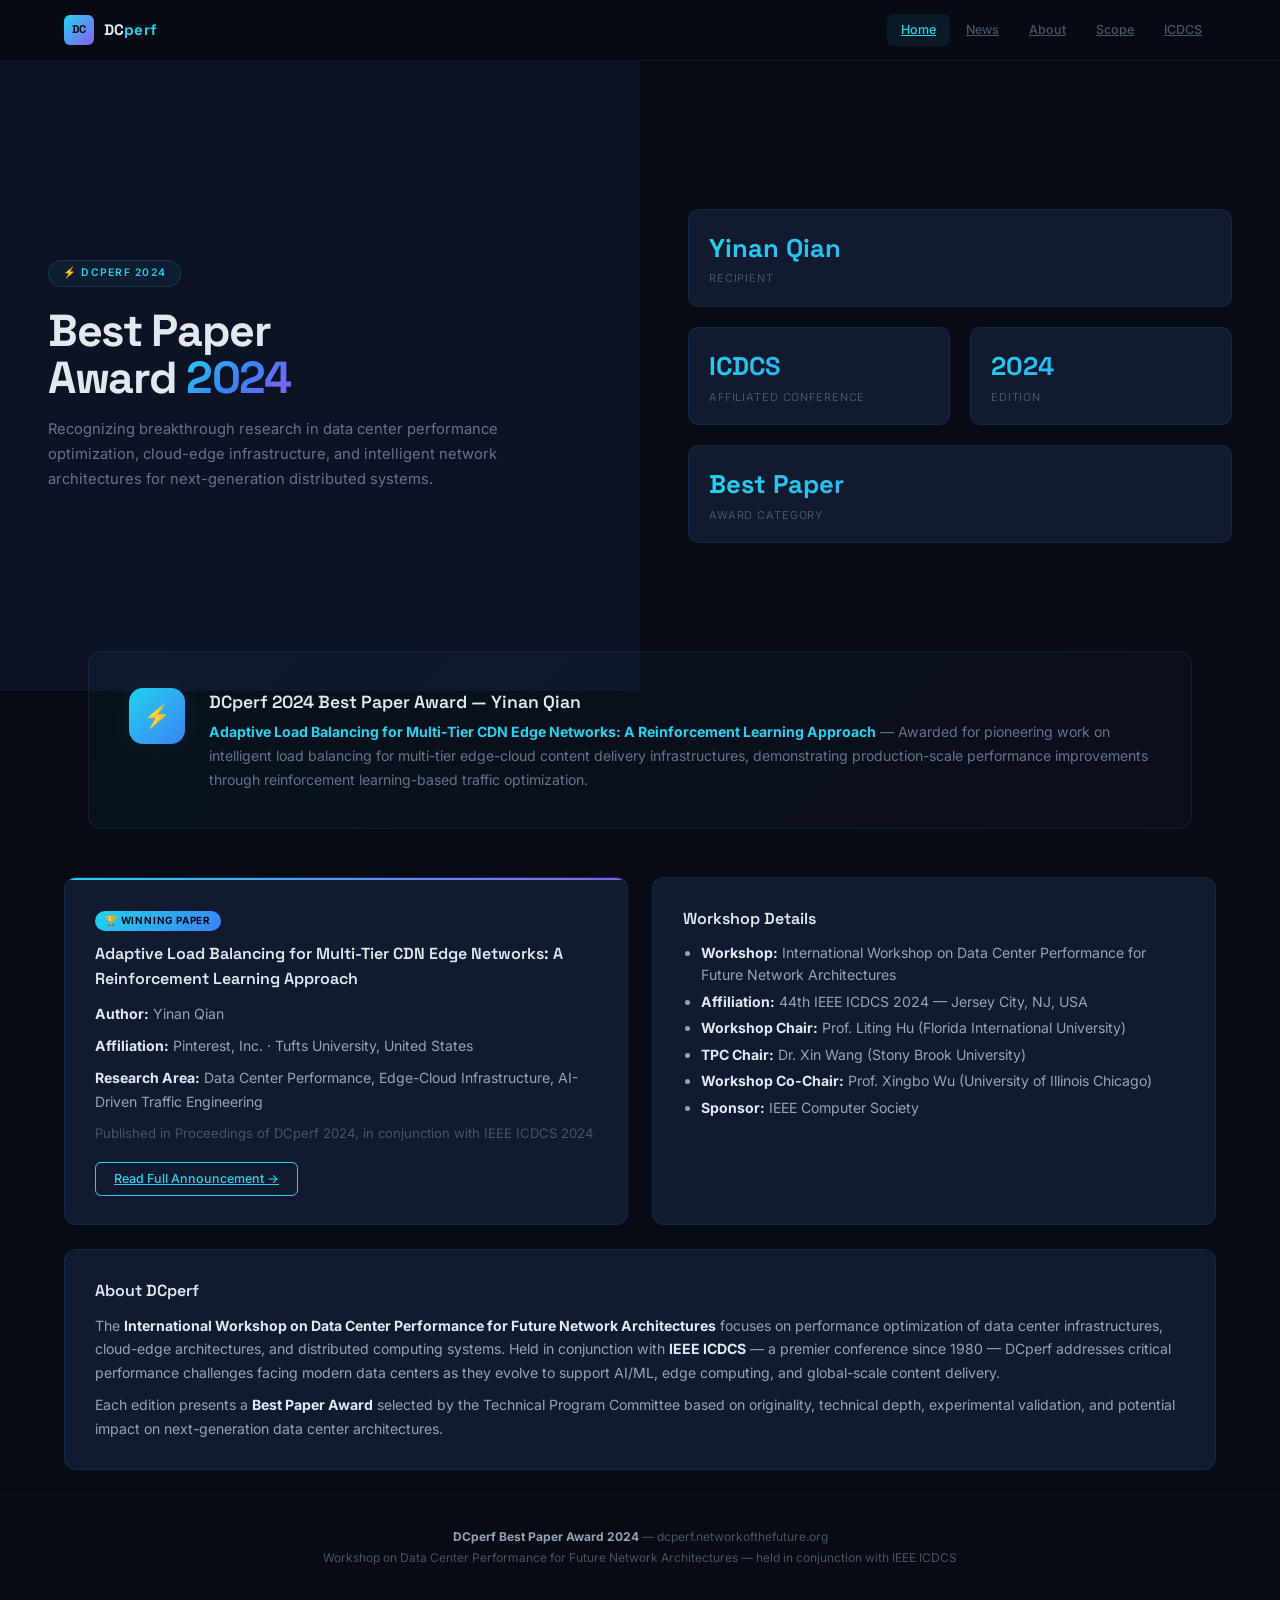
==== index.html @ 8761b839 "Magazine/dashboard-style redesign — completely different layout from PROCON" ====
<!DOCTYPE html>
<html lang="en">
<head>
  <meta charset="UTF-8">
  <meta name="viewport" content="width=device-width, initial-scale=1.0">
  <title>DCperf 2024 Best Paper Award — Data Center Performance for Future Network Architectures</title>
  <meta name="description" content="DCperf 2024 Best Paper Award. Workshop on Data Center Performance for Future Network Architectures, held with IEEE ICDCS 2024.">
  <link rel="stylesheet" href="/css/style.css">
  <link rel="icon" href="data:image/svg+xml,<svg xmlns=%22http://www.w3.org/2000/svg%22 viewBox=%220 0 100 100%22><text y=%22.9em%22 font-size=%2290%22>⚡</text></svg>">
</head>
<body>

<div class="top-bar">
  <div class="container top-inner">
    <div class="brand">
      <div class="brand-mark">DC</div>
      <span class="brand-name">DC<span class="hl">perf</span></span>
    </div>
    <button class="menu-btn" onclick="document.querySelector('.nav-links').classList.toggle('open')">☰</button>
    <nav class="nav-links">
      <a href="/" class="active">Home</a>
      <a href="/news/">News</a>
      <a href="/about.html">About</a>
      <a href="/scope.html">Scope</a>
      <a href="/icdcs.html">ICDCS</a>
    </nav>
  </div>
</div>

<!-- SPLIT HERO: left text + right stats -->
<div class="hero-split">
  <div class="hero-left">
    <div class="hero-badge">⚡ DCperf 2024</div>
    <h1>Best Paper<br>Award <span class="grad">2024</span></h1>
    <p class="hero-desc">Recognizing breakthrough research in data center performance optimization, cloud-edge infrastructure, and intelligent network architectures for next-generation distributed systems.</p>
  </div>
  <div class="hero-right">
    <div class="stat-blocks">
      <div class="stat-block">
        <div class="num">Yinan Qian</div>
        <div class="lbl">Recipient</div>
      </div>
      <div class="stat-row">
        <div class="stat-block">
          <div class="num">ICDCS</div>
          <div class="lbl">Affiliated Conference</div>
        </div>
        <div class="stat-block">
          <div class="num">2024</div>
          <div class="lbl">Edition</div>
        </div>
      </div>
      <div class="stat-block">
        <div class="num">Best Paper</div>
        <div class="lbl">Award Category</div>
      </div>
    </div>
  </div>
</div>

<!-- WINNER SPOTLIGHT CARD -->
<div class="container">
  <div class="spotlight">
    <div class="spotlight-icon">⚡</div>
    <div>
      <h2>DCperf 2024 Best Paper Award — Yinan Qian</h2>
      <p><strong style="color:var(--accent-cyan);">Adaptive Load Balancing for Multi-Tier CDN Edge Networks: A Reinforcement Learning Approach</strong> — Awarded for pioneering work on intelligent load balancing for multi-tier edge-cloud content delivery infrastructures, demonstrating production-scale performance improvements through reinforcement learning-based traffic optimization.</p>
    </div>
  </div>
</div>

<!-- TWO-COLUMN CONTENT ROWS -->
<div class="container">

  <div class="content-row">
    <div class="card card-accent">
      <span class="tag">🏆 Winning Paper</span>
      <h3>Adaptive Load Balancing for Multi-Tier CDN Edge Networks: A Reinforcement Learning Approach</h3>
      <p><strong>Author:</strong> Yinan Qian</p>
      <p><strong>Affiliation:</strong> Pinterest, Inc. · Tufts University, United States</p>
      <p><strong>Research Area:</strong> Data Center Performance, Edge-Cloud Infrastructure, AI-Driven Traffic Engineering</p>
      <p style="color:var(--text-dim);font-size:0.82rem;">Published in Proceedings of DCperf 2024, in conjunction with IEEE ICDCS 2024</p>
      <a href="/news/yinan-qian-award.html" class="btn">Read Full Announcement →</a>
    </div>

    <div class="card">
      <h3>Workshop Details</h3>
      <ul>
        <li><strong>Workshop:</strong> International Workshop on Data Center Performance for Future Network Architectures</li>
        <li><strong>Affiliation:</strong> 44th IEEE ICDCS 2024 — Jersey City, NJ, USA</li>
        <li><strong>Workshop Chair:</strong> Prof. Liting Hu (Florida International University)</li>
        <li><strong>TPC Chair:</strong> Dr. Xin Wang (Stony Brook University)</li>
        <li><strong>Workshop Co-Chair:</strong> Prof. Xingbo Wu (University of Illinois Chicago)</li>
        <li><strong>Sponsor:</strong> IEEE Computer Society</li>
      </ul>
    </div>
  </div>

  <div class="content-row full">
    <div class="card">
      <h3>About DCperf</h3>
      <p>The <strong>International Workshop on Data Center Performance for Future Network Architectures</strong> focuses on performance optimization of data center infrastructures, cloud-edge architectures, and distributed computing systems. Held in conjunction with <strong>IEEE ICDCS</strong> — a premier conference since 1980 — DCperf addresses critical performance challenges facing modern data centers as they evolve to support AI/ML, edge computing, and global-scale content delivery.</p>
      <p>Each edition presents a <strong>Best Paper Award</strong> selected by the Technical Program Committee based on originality, technical depth, experimental validation, and potential impact on next-generation data center architectures.</p>
    </div>
  </div>

</div>

<footer class="site-footer">
  <div class="container">
    <p><strong>DCperf Best Paper Award 2024</strong> — dcperf.networkofthefuture.org</p>
    <p>Workshop on Data Center Performance for Future Network Architectures — held in conjunction with IEEE ICDCS</p>
  </div>
</footer>

<script>
document.addEventListener('DOMContentLoaded', function() {
  var btn = document.querySelector('.menu-btn');
  var nav = document.querySelector('.nav-links');
  if (btn) btn.addEventListener('click', function() { nav.classList.toggle('open'); });
  nav.querySelectorAll('a').forEach(function(l) { l.addEventListener('click', function() { nav.classList.remove('open'); }); });
});
</script>

</body>
</html>
---- css/style.css ----
/* ============================================
   DCperf 2024 Best Paper Award
   Magazine / Dashboard-style Design
   Completely different from PROCON's classic academic
   ============================================ */

@import url('https://fonts.googleapis.com/css2?family=Inter:wght@200;300;400;500;600;700;800&family=Space+Grotesk:wght@400;500;600;700&family=JetBrains+Mono:wght@400;500&display=swap');

:root {
  --bg-primary:    #070b14;
  --bg-secondary:  #0d1225;
  --bg-card:       #111a2e;
  --bg-elevated:   #162240;
  --accent-cyan:   #22d3ee;
  --accent-blue:   #3b82f6;
  --accent-purple: #8b5cf6;
  --accent-teal:   #2dd4bf;
  --accent-orange: #fb923c;
  --text-primary:  #e2e8f0;
  --text-secondary:#94a3b8;
  --text-muted:    #64748b;
  --text-dim:      #475569;
  --border-subtle: rgba(59, 130, 246, 0.08);
  --border-card:   rgba(59, 130, 246, 0.12);
  --glow-cyan:     0 0 24px rgba(34, 211, 238, 0.08);
  --glow-blue:     0 0 24px rgba(59, 130, 246, 0.06);
  --font-display:  'Space Grotesk', 'Inter', sans-serif;
  --font-sans:     'Inter', -apple-system, sans-serif;
  --font-mono:     'JetBrains Mono', monospace;
}

*, *::before, *::after { box-sizing: border-box; margin: 0; padding: 0; }
html { font-size: 16px; -webkit-font-smoothing: antialiased; }
body {
  font-family: var(--font-sans);
  color: var(--text-primary);
  background: var(--bg-primary);
  line-height: 1.6;
  display: flex;
  flex-direction: column;
}
a { color: var(--accent-cyan); transition: all 0.2s; }
a:hover { color: var(--accent-blue); }
::selection { background: var(--accent-cyan); color: var(--bg-primary); }
img { max-width: 100%; }

.container { max-width: 1200px; margin: 0 auto; padding: 0 24px; }

/* ============================================
   TOP NAV — minimalist, different from PROCON
   ============================================ */
.top-bar {
  background: rgba(7, 11, 20, 0.92);
  border-bottom: 1px solid var(--border-subtle);
  backdrop-filter: blur(16px);
  position: sticky;
  top: 0;
  z-index: 100;
}
.top-inner {
  display: flex;
  align-items: center;
  justify-content: space-between;
  height: 60px;
}
.brand {
  display: flex;
  align-items: center;
  gap: 10px;
}
.brand-mark {
  width: 30px; height: 30px;
  background: linear-gradient(135deg, var(--accent-cyan), var(--accent-purple));
  border-radius: 6px;
  display: flex; align-items: center; justify-content: center;
  font-family: var(--font-display); font-weight: 700; font-size: 0.7rem;
  color: var(--bg-primary);
  letter-spacing: 0.02em;
}
.brand-name {
  font-family: var(--font-display); font-weight: 700; font-size: 0.95rem;
  color: var(--text-primary); letter-spacing: 0.01em;
}
.brand-name .hl { color: var(--accent-cyan); }

.nav-links { display: flex; gap: 2px; }
.nav-links a {
  color: var(--text-dim); padding: 6px 14px; border-radius: 6px;
  font-size: 0.78rem; font-weight: 500; transition: all 0.2s;
}
.nav-links a:hover { color: var(--text-primary); background: rgba(34,211,238,0.05); }
.nav-links a.active { color: var(--accent-cyan); background: rgba(34,211,238,0.08); }

.menu-btn {
  display: none; background: none; border: 1px solid var(--border-card);
  color: var(--text-secondary); padding: 6px 12px; border-radius: 6px; cursor: pointer;
}

/* ============================================
   HERO — split layout, NOT centered like PROCON
   ============================================ */
.hero-split {
  display: grid;
  grid-template-columns: 1fr 1fr;
  min-height: 70vh;
  position: relative;
}
.hero-left {
  background: var(--bg-secondary);
  padding: 80px 48px;
  display: flex;
  flex-direction: column;
  justify-content: center;
  position: relative;
  overflow: hidden;
}
.hero-left::after {
  content: '';
  position: absolute;
  right: -1px; top: 0; bottom: 0;
  width: 1px;
  background: linear-gradient(180deg, transparent, var(--accent-cyan), transparent);
}
.hero-badge {
  display: inline-flex; align-items: center; gap: 6px;
  background: rgba(34,211,238,0.06); border: 1px solid rgba(34,211,238,0.15);
  padding: 4px 14px; border-radius: 100px;
  font-size: 0.65rem; font-weight: 600; letter-spacing: 0.12em;
  text-transform: uppercase; color: var(--accent-cyan);
  margin-bottom: 20px; width: fit-content;
}
.hero-left h1 {
  font-family: var(--font-display); font-weight: 700;
  font-size: 2.8rem; line-height: 1.05; letter-spacing: -0.03em;
  margin-bottom: 16px;
}
.hero-left h1 .grad {
  background: linear-gradient(135deg, var(--accent-cyan), var(--accent-blue), var(--accent-purple));
  -webkit-background-clip: text; -webkit-text-fill-color: transparent; background-clip: text;
}
.hero-desc {
  font-size: 0.92rem; color: var(--text-muted); line-height: 1.7; max-width: 480px;
}
.hero-right {
  background: var(--bg-primary);
  padding: 80px 48px;
  display: flex;
  flex-direction: column;
  justify-content: center;
  align-items: flex-start;
}
.stat-blocks {
  display: flex;
  flex-direction: column;
  gap: 20px;
  width: 100%;
}
.stat-row {
  display: flex;
  gap: 20px;
}
.stat-block {
  flex: 1;
  background: var(--bg-card);
  border: 1px solid var(--border-card);
  border-radius: 10px;
  padding: 18px 20px;
}
.stat-block .num {
  font-family: var(--font-display); font-weight: 700; font-size: 1.6rem;
  background: linear-gradient(135deg, var(--accent-cyan), var(--accent-blue));
  -webkit-background-clip: text; -webkit-text-fill-color: transparent; background-clip: text;
}
.stat-block .lbl {
  font-size: 0.68rem; color: var(--text-dim); text-transform: uppercase;
  letter-spacing: 0.08em; margin-top: 2px;
}

/* ============================================
   WINNER SPOTLIGHT — large card, PROCON doesn't have this
   ============================================ */
.spotlight {
  position: relative;
  margin: -40px 24px 48px;
  background: linear-gradient(135deg, rgba(34,211,238,0.04), rgba(139,92,246,0.04));
  border: 1px solid var(--border-card);
  border-radius: 14px;
  padding: 36px 40px;
  z-index: 2;
  display: grid;
  grid-template-columns: auto 1fr;
  gap: 24px;
  align-items: start;
}
.spotlight-icon {
  width: 56px; height: 56px;
  background: linear-gradient(135deg, var(--accent-cyan), var(--accent-blue));
  border-radius: 14px;
  display: flex; align-items: center; justify-content: center;
  font-size: 1.4rem;
  box-shadow: var(--glow-cyan);
  flex-shrink: 0;
}
.spotlight h2 {
  font-family: var(--font-display); font-size: 1.1rem; font-weight: 600;
  margin-bottom: 4px;
}
.spotlight p { font-size: 0.88rem; color: var(--text-muted); line-height: 1.7; }

/* ============================================
   CONTENT ROWS — magazine-style alternating
   ============================================ */
.content-row {
  display: grid;
  grid-template-columns: 1fr 1fr;
  gap: 24px;
  margin-bottom: 24px;
}
.content-row.full { grid-template-columns: 1fr; }

.card {
  background: var(--bg-card);
  border: 1px solid var(--border-card);
  border-radius: 12px;
  padding: 28px 30px;
}
.card-accent {
  position: relative;
  overflow: hidden;
}
.card-accent::before {
  content: '';
  position: absolute; top: 0; left: 0; right: 0; height: 2px;
  background: linear-gradient(90deg, var(--accent-cyan), var(--accent-purple));
}
.card h3 {
  font-family: var(--font-display); font-size: 1rem; font-weight: 600;
  color: var(--text-primary); margin-bottom: 10px;
}
.card p { font-size: 0.88rem; color: var(--text-secondary); line-height: 1.7; margin-bottom: 8px; }
.card p:last-child { margin-bottom: 0; }
.card ul { margin: 0 0 8px 18px; font-size: 0.88rem; color: var(--text-secondary); }
.card li { margin-bottom: 4px; line-height: 1.6; }
.card strong { color: var(--text-primary); }

.card .tag {
  display: inline-block;
  background: linear-gradient(135deg, var(--accent-cyan), var(--accent-blue));
  color: var(--bg-primary);
  padding: 2px 10px; border-radius: 100px;
  font-size: 0.62rem; font-weight: 700; text-transform: uppercase;
  letter-spacing: 0.08em; margin-bottom: 10px;
}
.card .btn {
  display: inline-block; margin-top: 10px;
  border: 1px solid var(--accent-cyan); color: var(--accent-cyan);
  padding: 6px 18px; border-radius: 6px;
  font-size: 0.78rem; font-weight: 500; transition: all 0.2s;
}
.card .btn:hover { background: var(--accent-cyan); color: var(--bg-primary); }

/* ============================================
   SIDEBAR STACK — right column for detail pages
   ============================================ */
.page-wrap {
  display: grid;
  grid-template-columns: 1fr 280px;
  gap: 32px;
  padding: 32px 0;
}

.stack-card {
  background: var(--bg-card);
  border: 1px solid var(--border-card);
  border-radius: 10px;
  margin-bottom: 16px;
  overflow: hidden;
}
.stack-header {
  padding: 12px 18px 8px;
  border-bottom: 1px solid var(--border-subtle);
  display: flex; align-items: center; gap: 8px;
}
.stack-header .icon { font-size: 0.9rem; }
.stack-header h4 {
  font-size: 0.68rem; font-weight: 700; text-transform: uppercase;
  letter-spacing: 0.1em; color: var(--text-dim);
}
.stack-body { padding: 10px 18px 14px; }

/* ============================================
   PAGE HEADER
   ============================================ */
.page-hdr {
  padding: 40px 0 16px;
}
.page-hdr h1 {
  font-family: var(--font-display); font-size: 2rem; font-weight: 700;
  line-height: 1.15;
}
.page-hdr .lead {
  font-size: 0.92rem; color: var(--text-muted); max-width: 640px;
  margin-top: 8px; line-height: 1.7;
}
.breadcrumbs {
  font-size: 0.75rem; color: var(--text-dim); margin-bottom: 12px;
  display: flex; align-items: center; gap: 6px;
}
.breadcrumbs a { color: var(--text-dim); }
.breadcrumbs a:hover { color: var(--accent-cyan); }
.breadcrumbs .cur { color: var(--text-secondary); }

.page-section h2 {
  font-family: var(--font-display); font-size: 1.3rem; font-weight: 600;
  margin: 28px 0 12px;
}
.page-section p { font-size: 0.9rem; color: var(--text-secondary); line-height: 1.8; margin-bottom: 12px; }
.page-section ul, .page-section ol { margin: 0 0 12px 18px; color: var(--text-secondary); font-size: 0.9rem; }
.page-section li { margin-bottom: 4px; line-height: 1.7; }

.article-hdr {
  margin-bottom: 24px; padding-bottom: 16px;
  border-bottom: 1px solid var(--border-subtle);
}
.article-hdr .date { color: var(--accent-cyan); font-size: 0.78rem; margin-bottom: 6px; }
.article-hdr h1 {
  font-family: var(--font-display); font-size: 1.6rem; font-weight: 700;
  line-height: 1.2;
}

.hl-box {
  background: rgba(34,211,238,0.03);
  border-left: 3px solid var(--accent-cyan);
  padding: 16px 20px;
  border-radius: 0 8px 8px 0;
  margin-bottom: 20px;
  font-size: 0.88rem;
}

.detail-grid { margin-bottom: 20px; }
.detail-grid .row {
  display: flex; padding: 7px 0;
  border-bottom: 1px solid var(--border-subtle);
  font-size: 0.85rem;
}
.detail-grid .lbl {
  flex: 0 0 120px; font-weight: 600; font-size: 0.72rem;
  color: var(--text-dim); text-transform: uppercase; letter-spacing: 0.06em;
}
.detail-grid .val { flex: 1; color: var(--text-secondary); }

/* ============================================
   FOOTER
   ============================================ */
.site-footer {
  border-top: 1px solid var(--border-subtle);
  padding: 32px 0;
  text-align: center;
  margin-top: auto;
}
.site-footer p { font-size: 0.75rem; color: var(--text-dim); margin-bottom: 2px; }
.site-footer strong { color: var(--text-secondary); }

/* ============================================
   RESPONSIVE
   ============================================ */
@media (max-width: 900px) {
  .hero-split { grid-template-columns: 1fr; }
  .hero-left, .hero-right { padding: 48px 24px; }
  .hero-left::after { right: auto; bottom: -1px; left: 0; width: 100%; height: 1px; }
  .content-row { grid-template-columns: 1fr; }
  .page-wrap { grid-template-columns: 1fr; }
  .spotlight { grid-template-columns: 1fr; text-align: center; margin: -20px 12px 32px; padding: 24px; }
  .spotlight-icon { margin: 0 auto; }
  .stat-row { flex-direction: column; }
}
@media (max-width: 700px) {
  .menu-btn { display: block; }
  .nav-links { display: none; position: absolute; top: 60px; left: 0; right: 0;
    background: var(--bg-primary); flex-direction: column; padding: 12px;
    border-bottom: 1px solid var(--border-card); gap: 2px; }
  .nav-links.open { display: flex; }
  .hero-left h1 { font-size: 2rem; }
  .stat-blocks { gap: 12px; }
}
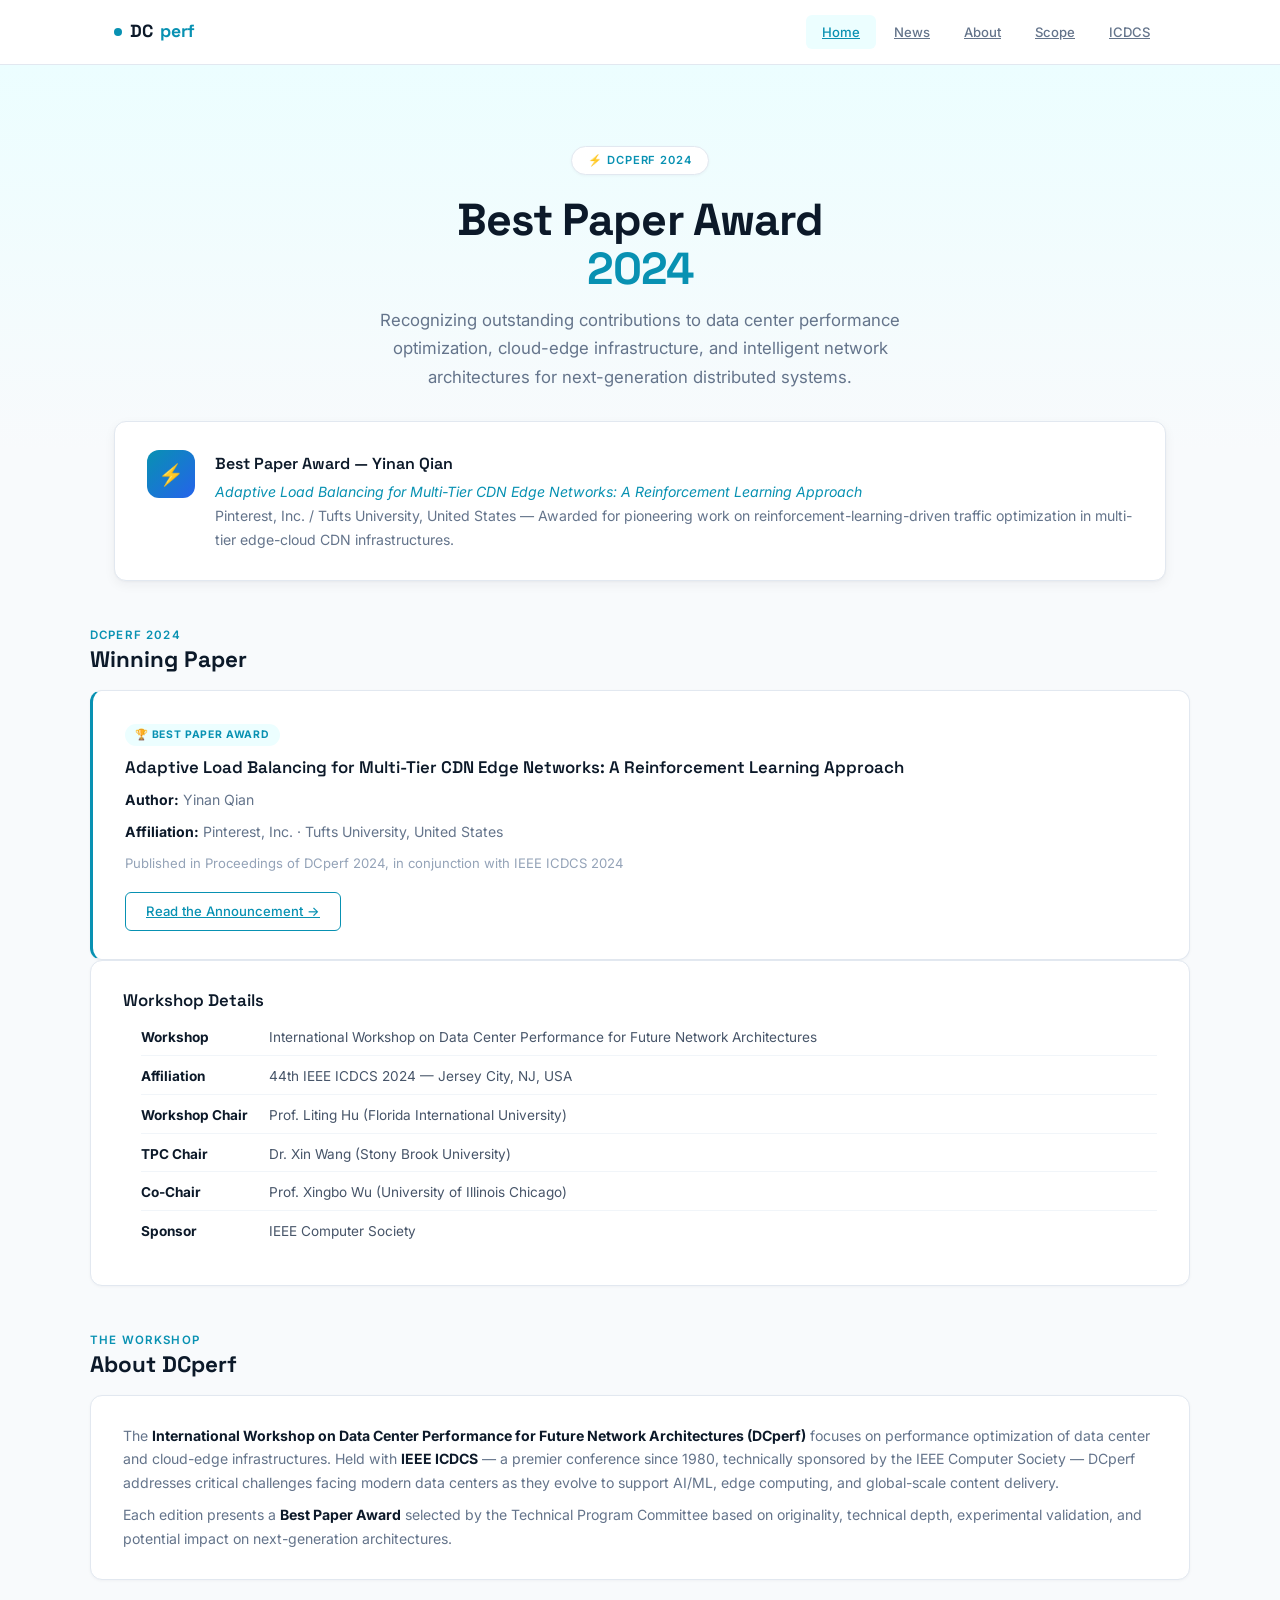
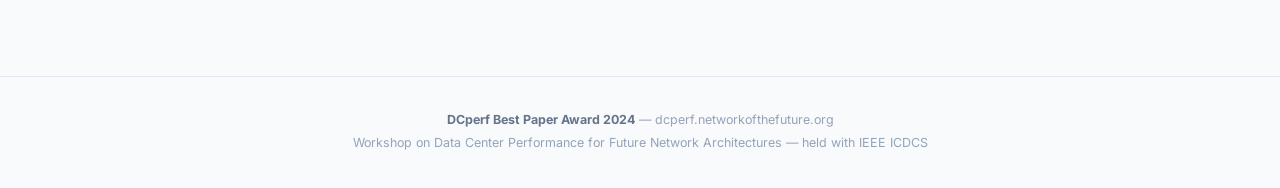
==== commit fddfd763: "Clean minimal redesign — white space, cyan accents, clear layout" ====
--- a/index.html
+++ b/index.html
@@ -3,21 +3,18 @@
 <head>
   <meta charset="UTF-8">
   <meta name="viewport" content="width=device-width, initial-scale=1.0">
-  <title>DCperf 2024 Best Paper Award — Data Center Performance for Future Network Architectures</title>
-  <meta name="description" content="DCperf 2024 Best Paper Award. Workshop on Data Center Performance for Future Network Architectures, held with IEEE ICDCS 2024.">
+  <title>DCperf 2024 Best Paper Award</title>
+  <meta name="description" content="DCperf 2024 Best Paper Award — Workshop on Data Center Performance for Future Network Architectures, held with IEEE ICDCS 2024.">
   <link rel="stylesheet" href="/css/style.css">
   <link rel="icon" href="data:image/svg+xml,<svg xmlns=%22http://www.w3.org/2000/svg%22 viewBox=%220 0 100 100%22><text y=%22.9em%22 font-size=%2290%22>⚡</text></svg>">
 </head>
 <body>
 
-<div class="top-bar">
-  <div class="container top-inner">
-    <div class="brand">
-      <div class="brand-mark">DC</div>
-      <span class="brand-name">DC<span class="hl">perf</span></span>
-    </div>
-    <button class="menu-btn" onclick="document.querySelector('.nav-links').classList.toggle('open')">☰</button>
-    <nav class="nav-links">
+<header class="site-hdr">
+  <div class="container hdr-inner">
+    <div class="logo"><span class="dot"></span>DC<span class="accent">perf</span></div>
+    <button class="menu-btn" onclick="document.querySelector('.nav').classList.toggle('open')">☰</button>
+    <nav class="nav">
       <a href="/" class="active">Home</a>
       <a href="/news/">News</a>
       <a href="/about.html">About</a>
@@ -25,98 +22,78 @@
       <a href="/icdcs.html">ICDCS</a>
     </nav>
   </div>
-</div>
+</header>
 
-<!-- SPLIT HERO: left text + right stats -->
-<div class="hero-split">
-  <div class="hero-left">
-    <div class="hero-badge">⚡ DCperf 2024</div>
-    <h1>Best Paper<br>Award <span class="grad">2024</span></h1>
-    <p class="hero-desc">Recognizing breakthrough research in data center performance optimization, cloud-edge infrastructure, and intelligent network architectures for next-generation distributed systems.</p>
-  </div>
-  <div class="hero-right">
-    <div class="stat-blocks">
-      <div class="stat-block">
-        <div class="num">Yinan Qian</div>
-        <div class="lbl">Recipient</div>
-      </div>
-      <div class="stat-row">
-        <div class="stat-block">
-          <div class="num">ICDCS</div>
-          <div class="lbl">Affiliated Conference</div>
-        </div>
-        <div class="stat-block">
-          <div class="num">2024</div>
-          <div class="lbl">Edition</div>
-        </div>
-      </div>
-      <div class="stat-block">
-        <div class="num">Best Paper</div>
-        <div class="lbl">Award Category</div>
-      </div>
+<section class="hero">
+  <div class="hero-badge">⚡ DCperf 2024</div>
+  <h1>Best Paper Award<br><span class="hl">2024</span></h1>
+  <p>Recognizing outstanding contributions to data center performance optimization, cloud-edge infrastructure, and intelligent network architectures for next-generation distributed systems.</p>
+</section>
+
+<div class="container">
+  <div class="award-card">
+    <div class="award-icon">⚡</div>
+    <div>
+      <h2>Best Paper Award — Yinan Qian</h2>
+      <p><em style="color:var(--cyan);">Adaptive Load Balancing for Multi-Tier CDN Edge Networks: A Reinforcement Learning Approach</em><br>
+      Pinterest, Inc. / Tufts University, United States — Awarded for pioneering work on reinforcement-learning-driven traffic optimization in multi-tier edge-cloud CDN infrastructures.</p>
     </div>
   </div>
 </div>
 
-<!-- WINNER SPOTLIGHT CARD -->
-<div class="container">
-  <div class="spotlight">
-    <div class="spotlight-icon">⚡</div>
-    <div>
-      <h2>DCperf 2024 Best Paper Award — Yinan Qian</h2>
-      <p><strong style="color:var(--accent-cyan);">Adaptive Load Balancing for Multi-Tier CDN Edge Networks: A Reinforcement Learning Approach</strong> — Awarded for pioneering work on intelligent load balancing for multi-tier edge-cloud content delivery infrastructures, demonstrating production-scale performance improvements through reinforcement learning-based traffic optimization.</p>
+<div class="container page-main">
+  <h2 class="section-title">
+    <span class="sub">DCperf 2024</span>
+    Winning Paper
+  </h2>
+
+  <div class="grid-2">
+    <div class="card card-accent">
+      <span class="tag">🏆 Best Paper Award</span>
+      <h3>Adaptive Load Balancing for Multi‑Tier CDN Edge Networks: A Reinforcement Learning Approach</h3>
+      <p><strong>Author:</strong> Yinan Qian</p>
+      <p><strong>Affiliation:</strong> Pinterest, Inc. · Tufts University, United States</p>
+      <p style="color:var(--slate-400);font-size:0.82rem;">Published in Proceedings of DCperf 2024, in conjunction with IEEE ICDCS 2024</p>
+      <a href="/news/yinan-qian-award.html" class="btn">Read the Announcement →</a>
+    </div>
+
+    <div class="card">
+      <h3>Workshop Details</h3>
+      <ul class="info-list">
+        <li><strong>Workshop</strong> International Workshop on Data Center Performance for Future Network Architectures</li>
+        <li><strong>Affiliation</strong> 44th IEEE ICDCS 2024 — Jersey City, NJ, USA</li>
+        <li><strong>Workshop Chair</strong> Prof. Liting Hu (Florida International University)</li>
+        <li><strong>TPC Chair</strong> Dr. Xin Wang (Stony Brook University)</li>
+        <li><strong>Co-Chair</strong> Prof. Xingbo Wu (University of Illinois Chicago)</li>
+        <li><strong>Sponsor</strong> IEEE Computer Society</li>
+      </ul>
     </div>
   </div>
 </div>
 
-<!-- TWO-COLUMN CONTENT ROWS -->
-<div class="container">
+<div class="container page-main" style="padding-top:0;">
+  <h2 class="section-title">
+    <span class="sub">The Workshop</span>
+    About DCperf
+  </h2>
 
-  <div class="content-row">
-    <div class="card card-accent">
-      <span class="tag">🏆 Winning Paper</span>
-      <h3>Adaptive Load Balancing for Multi-Tier CDN Edge Networks: A Reinforcement Learning Approach</h3>
-      <p><strong>Author:</strong> Yinan Qian</p>
-      <p><strong>Affiliation:</strong> Pinterest, Inc. · Tufts University, United States</p>
-      <p><strong>Research Area:</strong> Data Center Performance, Edge-Cloud Infrastructure, AI-Driven Traffic Engineering</p>
-      <p style="color:var(--text-dim);font-size:0.82rem;">Published in Proceedings of DCperf 2024, in conjunction with IEEE ICDCS 2024</p>
-      <a href="/news/yinan-qian-award.html" class="btn">Read Full Announcement →</a>
-    </div>
-
-    <div class="card">
-      <h3>Workshop Details</h3>
-      <ul>
-        <li><strong>Workshop:</strong> International Workshop on Data Center Performance for Future Network Architectures</li>
-        <li><strong>Affiliation:</strong> 44th IEEE ICDCS 2024 — Jersey City, NJ, USA</li>
-        <li><strong>Workshop Chair:</strong> Prof. Liting Hu (Florida International University)</li>
-        <li><strong>TPC Chair:</strong> Dr. Xin Wang (Stony Brook University)</li>
-        <li><strong>Workshop Co-Chair:</strong> Prof. Xingbo Wu (University of Illinois Chicago)</li>
-        <li><strong>Sponsor:</strong> IEEE Computer Society</li>
-      </ul>
-    </div>
+  <div class="card">
+    <p>The <strong>International Workshop on Data Center Performance for Future Network Architectures (DCperf)</strong> focuses on performance optimization of data center and cloud-edge infrastructures. Held with <strong>IEEE ICDCS</strong> — a premier conference since 1980, technically sponsored by the IEEE Computer Society — DCperf addresses critical challenges facing modern data centers as they evolve to support AI/ML, edge computing, and global-scale content delivery.</p>
+    <p>Each edition presents a <strong>Best Paper Award</strong> selected by the Technical Program Committee based on originality, technical depth, experimental validation, and potential impact on next-generation architectures.</p>
   </div>
-
-  <div class="content-row full">
-    <div class="card">
-      <h3>About DCperf</h3>
-      <p>The <strong>International Workshop on Data Center Performance for Future Network Architectures</strong> focuses on performance optimization of data center infrastructures, cloud-edge architectures, and distributed computing systems. Held in conjunction with <strong>IEEE ICDCS</strong> — a premier conference since 1980 — DCperf addresses critical performance challenges facing modern data centers as they evolve to support AI/ML, edge computing, and global-scale content delivery.</p>
-      <p>Each edition presents a <strong>Best Paper Award</strong> selected by the Technical Program Committee based on originality, technical depth, experimental validation, and potential impact on next-generation data center architectures.</p>
-    </div>
-  </div>
-
 </div>
 
-<footer class="site-footer">
+<footer class="site-ftr">
   <div class="container">
     <p><strong>DCperf Best Paper Award 2024</strong> — dcperf.networkofthefuture.org</p>
-    <p>Workshop on Data Center Performance for Future Network Architectures — held in conjunction with IEEE ICDCS</p>
+    <p>Workshop on Data Center Performance for Future Network Architectures — held with IEEE ICDCS</p>
   </div>
 </footer>
 
 <script>
 document.addEventListener('DOMContentLoaded', function() {
   var btn = document.querySelector('.menu-btn');
-  var nav = document.querySelector('.nav-links');
+  var nav = document.querySelector('.nav');
   if (btn) btn.addEventListener('click', function() { nav.classList.toggle('open'); });
   nav.querySelectorAll('a').forEach(function(l) { l.addEventListener('click', function() { nav.classList.remove('open'); }); });
 });
--- a/css/style.css
+++ b/css/style.css
@@ -1,385 +1,455 @@
 /* ============================================
-   DCperf 2024 Best Paper Award
-   Magazine / Dashboard-style Design
-   Completely different from PROCON's classic academic
-   ============================================ */
-
-@import url('https://fonts.googleapis.com/css2?family=Inter:wght@200;300;400;500;600;700;800&family=Space+Grotesk:wght@400;500;600;700&family=JetBrains+Mono:wght@400;500&display=swap');
+   DCperf 2024 — Clean, airy, futuristic minimalism
+   White space + subtle glow accents
+   ============================================ */
+
+@import url('https://fonts.googleapis.com/css2?family=Inter:wght@300;400;500;600;700;800&family=Space+Grotesk:wght@400;500;600;700&display=swap');
 
 :root {
-  --bg-primary:    #070b14;
-  --bg-secondary:  #0d1225;
-  --bg-card:       #111a2e;
-  --bg-elevated:   #162240;
-  --accent-cyan:   #22d3ee;
-  --accent-blue:   #3b82f6;
-  --accent-purple: #8b5cf6;
-  --accent-teal:   #2dd4bf;
-  --accent-orange: #fb923c;
-  --text-primary:  #e2e8f0;
-  --text-secondary:#94a3b8;
+  --bg:            #f8fafc;
+  --bg-card:       #ffffff;
+  --bg-alt:        #f1f5f9;
+  --navy:          #0c1929;
+  --navy-light:    #1a2d4a;
+  --cyan:          #0891b2;
+  --cyan-light:    #ecfeff;
+  --cyan-mid:      #06b6d4;
+  --blue:          #2563eb;
+  --slate-50:      #f8fafc;
+  --slate-100:     #f1f5f9;
+  --slate-200:     #e2e8f0;
+  --slate-300:     #cbd5e1;
+  --slate-400:     #94a3b8;
+  --slate-500:     #64748b;
+  --slate-600:     #475569;
+  --slate-700:     #334155;
+  --slate-800:     #1e293b;
+  --slate-900:     #0f172a;
+  --text-body:     #334155;
   --text-muted:    #64748b;
-  --text-dim:      #475569;
-  --border-subtle: rgba(59, 130, 246, 0.08);
-  --border-card:   rgba(59, 130, 246, 0.12);
-  --glow-cyan:     0 0 24px rgba(34, 211, 238, 0.08);
-  --glow-blue:     0 0 24px rgba(59, 130, 246, 0.06);
+  --text-dim:      #94a3b8;
+  --border:        #e2e8f0;
+  --shadow-sm:     0 1px 3px rgba(12,25,41,0.04);
+  --shadow-md:     0 4px 12px rgba(12,25,41,0.05), 0 1px 2px rgba(12,25,41,0.03);
+  --shadow-lg:     0 8px 24px rgba(12,25,41,0.06);
   --font-display:  'Space Grotesk', 'Inter', sans-serif;
-  --font-sans:     'Inter', -apple-system, sans-serif;
-  --font-mono:     'JetBrains Mono', monospace;
+  --font-sans:     'Inter', -apple-system, BlinkMacSystemFont, sans-serif;
 }
 
 *, *::before, *::after { box-sizing: border-box; margin: 0; padding: 0; }
 html { font-size: 16px; -webkit-font-smoothing: antialiased; }
 body {
   font-family: var(--font-sans);
-  color: var(--text-primary);
-  background: var(--bg-primary);
-  line-height: 1.6;
-  display: flex;
-  flex-direction: column;
-}
-a { color: var(--accent-cyan); transition: all 0.2s; }
-a:hover { color: var(--accent-blue); }
-::selection { background: var(--accent-cyan); color: var(--bg-primary); }
-img { max-width: 100%; }
-
-.container { max-width: 1200px; margin: 0 auto; padding: 0 24px; }
-
-/* ============================================
-   TOP NAV — minimalist, different from PROCON
-   ============================================ */
-.top-bar {
-  background: rgba(7, 11, 20, 0.92);
-  border-bottom: 1px solid var(--border-subtle);
-  backdrop-filter: blur(16px);
+  color: var(--text-body);
+  background: var(--bg);
+  line-height: 1.7;
+}
+a { color: var(--cyan); transition: color 0.2s; }
+a:hover { color: var(--blue); }
+::selection { background: var(--cyan-light); color: var(--navy); }
+
+.container { max-width: 1100px; margin: 0 auto; padding: 0 24px; }
+
+/* ============================================
+   HEADER — minimal white bar
+   ============================================ */
+.site-hdr {
+  background: rgba(255,255,255,0.92);
+  border-bottom: 1px solid var(--border);
+  backdrop-filter: blur(12px);
   position: sticky;
   top: 0;
   z-index: 100;
 }
-.top-inner {
+.hdr-inner {
   display: flex;
   align-items: center;
   justify-content: space-between;
-  height: 60px;
-}
-.brand {
-  display: flex;
-  align-items: center;
-  gap: 10px;
-}
-.brand-mark {
-  width: 30px; height: 30px;
-  background: linear-gradient(135deg, var(--accent-cyan), var(--accent-purple));
+  height: 64px;
+}
+.logo {
+  font-family: var(--font-display);
+  font-weight: 700;
+  font-size: 1.1rem;
+  color: var(--navy);
+  letter-spacing: -0.02em;
+  display: flex;
+  align-items: center;
+  gap: 8px;
+}
+.logo .accent { color: var(--cyan); }
+.logo .dot {
+  width: 8px; height: 8px;
+  background: var(--cyan);
+  border-radius: 50%;
+  display: inline-block;
+}
+
+.nav { display: flex; align-items: center; gap: 2px; }
+.nav a {
+  color: var(--slate-500);
+  padding: 6px 16px;
   border-radius: 6px;
-  display: flex; align-items: center; justify-content: center;
-  font-family: var(--font-display); font-weight: 700; font-size: 0.7rem;
-  color: var(--bg-primary);
-  letter-spacing: 0.02em;
-}
-.brand-name {
-  font-family: var(--font-display); font-weight: 700; font-size: 0.95rem;
-  color: var(--text-primary); letter-spacing: 0.01em;
-}
-.brand-name .hl { color: var(--accent-cyan); }
-
-.nav-links { display: flex; gap: 2px; }
-.nav-links a {
-  color: var(--text-dim); padding: 6px 14px; border-radius: 6px;
-  font-size: 0.78rem; font-weight: 500; transition: all 0.2s;
-}
-.nav-links a:hover { color: var(--text-primary); background: rgba(34,211,238,0.05); }
-.nav-links a.active { color: var(--accent-cyan); background: rgba(34,211,238,0.08); }
+  font-size: 0.82rem;
+  font-weight: 500;
+  transition: all 0.2s;
+}
+.nav a:hover { color: var(--slate-800); background: var(--slate-100); }
+.nav a.active { color: var(--cyan); background: var(--cyan-light); }
 
 .menu-btn {
-  display: none; background: none; border: 1px solid var(--border-card);
-  color: var(--text-secondary); padding: 6px 12px; border-radius: 6px; cursor: pointer;
-}
-
-/* ============================================
-   HERO — split layout, NOT centered like PROCON
-   ============================================ */
-.hero-split {
-  display: grid;
-  grid-template-columns: 1fr 1fr;
-  min-height: 70vh;
+  display: none;
+  background: none;
+  border: 1px solid var(--border);
+  color: var(--slate-500);
+  padding: 6px 12px;
+  border-radius: 6px;
+  cursor: pointer;
+}
+
+/* ============================================
+   HERO — clean, spacious
+   ============================================ */
+.hero {
+  padding: 80px 0 60px;
+  text-align: center;
+  background: linear-gradient(180deg, var(--cyan-light) 0%, var(--bg) 100%);
+}
+.hero-badge {
+  display: inline-flex;
+  align-items: center;
+  gap: 6px;
+  background: var(--bg-card);
+  border: 1px solid var(--border);
+  padding: 4px 16px;
+  border-radius: 100px;
+  font-size: 0.7rem;
+  font-weight: 600;
+  letter-spacing: 0.08em;
+  text-transform: uppercase;
+  color: var(--cyan);
+  margin-bottom: 20px;
+  box-shadow: var(--shadow-sm);
+}
+.hero h1 {
+  font-family: var(--font-display);
+  font-size: 2.8rem;
+  font-weight: 700;
+  line-height: 1.1;
+  letter-spacing: -0.02em;
+  color: var(--navy);
+  margin-bottom: 12px;
+}
+.hero h1 .hl { color: var(--cyan); }
+.hero p {
+  font-size: 1.05rem;
+  color: var(--slate-500);
+  max-width: 600px;
+  margin: 0 auto;
+  line-height: 1.7;
+}
+
+/* ============================================
+   AWARD CARD — clean accent card
+   ============================================ */
+.award-card {
+  background: var(--bg-card);
+  border: 1px solid var(--border);
+  border-radius: 12px;
+  box-shadow: var(--shadow-md);
+  margin-top: -30px;
   position: relative;
-}
-.hero-left {
-  background: var(--bg-secondary);
-  padding: 80px 48px;
-  display: flex;
-  flex-direction: column;
-  justify-content: center;
-  position: relative;
-  overflow: hidden;
-}
-.hero-left::after {
-  content: '';
-  position: absolute;
-  right: -1px; top: 0; bottom: 0;
-  width: 1px;
-  background: linear-gradient(180deg, transparent, var(--accent-cyan), transparent);
-}
-.hero-badge {
-  display: inline-flex; align-items: center; gap: 6px;
-  background: rgba(34,211,238,0.06); border: 1px solid rgba(34,211,238,0.15);
-  padding: 4px 14px; border-radius: 100px;
-  font-size: 0.65rem; font-weight: 600; letter-spacing: 0.12em;
-  text-transform: uppercase; color: var(--accent-cyan);
-  margin-bottom: 20px; width: fit-content;
-}
-.hero-left h1 {
-  font-family: var(--font-display); font-weight: 700;
-  font-size: 2.8rem; line-height: 1.05; letter-spacing: -0.03em;
-  margin-bottom: 16px;
-}
-.hero-left h1 .grad {
-  background: linear-gradient(135deg, var(--accent-cyan), var(--accent-blue), var(--accent-purple));
-  -webkit-background-clip: text; -webkit-text-fill-color: transparent; background-clip: text;
-}
-.hero-desc {
-  font-size: 0.92rem; color: var(--text-muted); line-height: 1.7; max-width: 480px;
-}
-.hero-right {
-  background: var(--bg-primary);
-  padding: 80px 48px;
-  display: flex;
-  flex-direction: column;
-  justify-content: center;
-  align-items: flex-start;
-}
-.stat-blocks {
-  display: flex;
-  flex-direction: column;
-  gap: 20px;
-  width: 100%;
-}
-.stat-row {
-  display: flex;
-  gap: 20px;
-}
-.stat-block {
-  flex: 1;
-  background: var(--bg-card);
-  border: 1px solid var(--border-card);
-  border-radius: 10px;
-  padding: 18px 20px;
-}
-.stat-block .num {
-  font-family: var(--font-display); font-weight: 700; font-size: 1.6rem;
-  background: linear-gradient(135deg, var(--accent-cyan), var(--accent-blue));
-  -webkit-background-clip: text; -webkit-text-fill-color: transparent; background-clip: text;
-}
-.stat-block .lbl {
-  font-size: 0.68rem; color: var(--text-dim); text-transform: uppercase;
-  letter-spacing: 0.08em; margin-top: 2px;
-}
-
-/* ============================================
-   WINNER SPOTLIGHT — large card, PROCON doesn't have this
-   ============================================ */
-.spotlight {
-  position: relative;
-  margin: -40px 24px 48px;
-  background: linear-gradient(135deg, rgba(34,211,238,0.04), rgba(139,92,246,0.04));
-  border: 1px solid var(--border-card);
-  border-radius: 14px;
-  padding: 36px 40px;
   z-index: 2;
+  padding: 28px 32px;
   display: grid;
   grid-template-columns: auto 1fr;
-  gap: 24px;
+  gap: 20px;
   align-items: start;
 }
-.spotlight-icon {
-  width: 56px; height: 56px;
-  background: linear-gradient(135deg, var(--accent-cyan), var(--accent-blue));
-  border-radius: 14px;
-  display: flex; align-items: center; justify-content: center;
-  font-size: 1.4rem;
-  box-shadow: var(--glow-cyan);
+.award-icon {
+  width: 48px; height: 48px;
+  background: linear-gradient(135deg, var(--cyan), var(--blue));
+  border-radius: 12px;
+  display: flex;
+  align-items: center;
+  justify-content: center;
+  font-size: 1.3rem;
+  color: white;
   flex-shrink: 0;
 }
-.spotlight h2 {
-  font-family: var(--font-display); font-size: 1.1rem; font-weight: 600;
-  margin-bottom: 4px;
-}
-.spotlight p { font-size: 0.88rem; color: var(--text-muted); line-height: 1.7; }
-
-/* ============================================
-   CONTENT ROWS — magazine-style alternating
-   ============================================ */
-.content-row {
+.award-card h2 {
+  font-family: var(--font-display);
+  font-size: 1rem;
+  font-weight: 600;
+  color: var(--navy);
+  margin-bottom: 3px;
+}
+.award-card p {
+  font-size: 0.88rem;
+  color: var(--slate-500);
+  line-height: 1.7;
+}
+
+/* ============================================
+   MAIN LAYOUT
+   ============================================ */
+.page-main {
+  padding: 48px 0;
+}
+.page-main.grid-2 {
   display: grid;
   grid-template-columns: 1fr 1fr;
   gap: 24px;
-  margin-bottom: 24px;
-}
-.content-row.full { grid-template-columns: 1fr; }
-
+}
+
+.section-title {
+  font-family: var(--font-display);
+  font-size: 1.4rem;
+  font-weight: 700;
+  color: var(--navy);
+  margin-bottom: 16px;
+  line-height: 1.2;
+}
+.section-title .sub {
+  display: block;
+  font-family: var(--font-sans);
+  font-size: 0.72rem;
+  font-weight: 600;
+  color: var(--cyan);
+  text-transform: uppercase;
+  letter-spacing: 0.1em;
+  margin-bottom: 4px;
+}
+
+/* ============================================
+   CARDS
+   ============================================ */
 .card {
   background: var(--bg-card);
-  border: 1px solid var(--border-card);
+  border: 1px solid var(--border);
   border-radius: 12px;
-  padding: 28px 30px;
+  box-shadow: var(--shadow-sm);
+  padding: 28px 32px;
 }
 .card-accent {
-  position: relative;
-  overflow: hidden;
-}
-.card-accent::before {
-  content: '';
-  position: absolute; top: 0; left: 0; right: 0; height: 2px;
-  background: linear-gradient(90deg, var(--accent-cyan), var(--accent-purple));
+  border-left: 3px solid var(--cyan);
 }
 .card h3 {
-  font-family: var(--font-display); font-size: 1rem; font-weight: 600;
-  color: var(--text-primary); margin-bottom: 10px;
-}
-.card p { font-size: 0.88rem; color: var(--text-secondary); line-height: 1.7; margin-bottom: 8px; }
+  font-family: var(--font-display);
+  font-size: 1.05rem;
+  font-weight: 600;
+  color: var(--navy);
+  margin-bottom: 10px;
+  line-height: 1.35;
+}
+.card p {
+  font-size: 0.88rem;
+  color: var(--slate-500);
+  line-height: 1.7;
+  margin-bottom: 8px;
+}
 .card p:last-child { margin-bottom: 0; }
-.card ul { margin: 0 0 8px 18px; font-size: 0.88rem; color: var(--text-secondary); }
+.card p strong { color: var(--navy); }
+.card ul { margin: 0 0 8px 18px; font-size: 0.88rem; color: var(--slate-500); }
 .card li { margin-bottom: 4px; line-height: 1.6; }
-.card strong { color: var(--text-primary); }
 
 .card .tag {
   display: inline-block;
-  background: linear-gradient(135deg, var(--accent-cyan), var(--accent-blue));
-  color: var(--bg-primary);
-  padding: 2px 10px; border-radius: 100px;
-  font-size: 0.62rem; font-weight: 700; text-transform: uppercase;
-  letter-spacing: 0.08em; margin-bottom: 10px;
+  background: var(--cyan-light);
+  color: var(--cyan);
+  padding: 2px 10px;
+  border-radius: 100px;
+  font-size: 0.65rem;
+  font-weight: 700;
+  text-transform: uppercase;
+  letter-spacing: 0.08em;
+  margin-bottom: 10px;
 }
 .card .btn {
-  display: inline-block; margin-top: 10px;
-  border: 1px solid var(--accent-cyan); color: var(--accent-cyan);
-  padding: 6px 18px; border-radius: 6px;
-  font-size: 0.78rem; font-weight: 500; transition: all 0.2s;
-}
-.card .btn:hover { background: var(--accent-cyan); color: var(--bg-primary); }
-
-/* ============================================
-   SIDEBAR STACK — right column for detail pages
-   ============================================ */
-.page-wrap {
+  display: inline-block;
+  margin-top: 10px;
+  border: 1px solid var(--cyan);
+  color: var(--cyan);
+  padding: 7px 20px;
+  border-radius: 6px;
+  font-size: 0.82rem;
+  font-weight: 500;
+  transition: all 0.2s;
+}
+.card .btn:hover { background: var(--cyan); color: white; }
+
+.info-list { list-style: none; }
+.info-list li {
+  padding: 6px 0;
+  border-bottom: 1px solid var(--slate-100);
+  font-size: 0.85rem;
+  color: var(--slate-600);
+  display: flex;
+  gap: 8px;
+}
+.info-list li:last-child { border-bottom: none; }
+.info-list li strong {
+  color: var(--navy);
+  flex-shrink: 0;
+  min-width: 120px;
+}
+
+/* ============================================
+   SIDEBAR
+   ============================================ */
+.sidebar { display: flex; flex-direction: column; gap: 16px; }
+.side-card {
+  background: var(--bg-card);
+  border: 1px solid var(--border);
+  border-radius: 10px;
+  overflow: hidden;
+}
+.side-hdr {
+  padding: 12px 18px 8px;
+  border-bottom: 1px solid var(--border);
+  display: flex;
+  align-items: center;
+  gap: 8px;
+}
+.side-hdr .icon { font-size: 0.9rem; }
+.side-hdr h4 {
+  font-family: var(--font-sans);
+  font-size: 0.68rem;
+  font-weight: 700;
+  text-transform: uppercase;
+  letter-spacing: 0.1em;
+  color: var(--slate-400);
+}
+.side-body { padding: 10px 18px 14px; }
+.side-body p { font-size: 0.82rem; color: var(--slate-500); margin-bottom: 4px; }
+.side-body p:last-child { margin-bottom: 0; }
+
+/* ============================================
+   PAGE HEADER
+   ============================================ */
+.page-hdr {
+  padding: 40px 0 24px;
+}
+.page-hdr h1 {
+  font-family: var(--font-display);
+  font-weight: 700;
+  font-size: 2rem;
+  color: var(--navy);
+  line-height: 1.15;
+}
+.page-hdr .lead {
+  font-size: 0.95rem;
+  color: var(--slate-500);
+  max-width: 640px;
+  margin-top: 6px;
+  line-height: 1.7;
+}
+.breadcrumb {
+  font-size: 0.78rem;
+  color: var(--slate-400);
+  margin-bottom: 10px;
+  display: flex;
+  gap: 6px;
+  align-items: center;
+}
+.breadcrumb a { color: var(--slate-400); }
+.breadcrumb a:hover { color: var(--cyan); }
+
+/* ============================================
+   CONTENT
+   ============================================ */
+.content-wrap {
   display: grid;
   grid-template-columns: 1fr 280px;
   gap: 32px;
-  padding: 32px 0;
-}
-
-.stack-card {
-  background: var(--bg-card);
-  border: 1px solid var(--border-card);
-  border-radius: 10px;
+}
+.content-body h2 {
+  font-family: var(--font-display);
+  font-weight: 600;
+  font-size: 1.2rem;
+  color: var(--navy);
+  margin: 28px 0 10px;
+}
+.content-body p {
+  font-size: 0.9rem;
+  color: var(--slate-600);
+  line-height: 1.8;
+  margin-bottom: 12px;
+}
+.content-body ul, .content-body ol {
+  margin: 0 0 12px 18px;
+  font-size: 0.9rem;
+  color: var(--slate-600);
+}
+.content-body li { margin-bottom: 4px; line-height: 1.7; }
+.content-body .hl-box {
+  background: var(--cyan-light);
+  border-left: 3px solid var(--cyan);
+  padding: 14px 18px;
+  border-radius: 0 8px 8px 0;
   margin-bottom: 16px;
-  overflow: hidden;
-}
-.stack-header {
-  padding: 12px 18px 8px;
-  border-bottom: 1px solid var(--border-subtle);
-  display: flex; align-items: center; gap: 8px;
-}
-.stack-header .icon { font-size: 0.9rem; }
-.stack-header h4 {
-  font-size: 0.68rem; font-weight: 700; text-transform: uppercase;
-  letter-spacing: 0.1em; color: var(--text-dim);
-}
-.stack-body { padding: 10px 18px 14px; }
-
-/* ============================================
-   PAGE HEADER
-   ============================================ */
-.page-hdr {
-  padding: 40px 0 16px;
-}
-.page-hdr h1 {
-  font-family: var(--font-display); font-size: 2rem; font-weight: 700;
-  line-height: 1.15;
-}
-.page-hdr .lead {
-  font-size: 0.92rem; color: var(--text-muted); max-width: 640px;
-  margin-top: 8px; line-height: 1.7;
-}
-.breadcrumbs {
-  font-size: 0.75rem; color: var(--text-dim); margin-bottom: 12px;
-  display: flex; align-items: center; gap: 6px;
-}
-.breadcrumbs a { color: var(--text-dim); }
-.breadcrumbs a:hover { color: var(--accent-cyan); }
-.breadcrumbs .cur { color: var(--text-secondary); }
-
-.page-section h2 {
-  font-family: var(--font-display); font-size: 1.3rem; font-weight: 600;
-  margin: 28px 0 12px;
-}
-.page-section p { font-size: 0.9rem; color: var(--text-secondary); line-height: 1.8; margin-bottom: 12px; }
-.page-section ul, .page-section ol { margin: 0 0 12px 18px; color: var(--text-secondary); font-size: 0.9rem; }
-.page-section li { margin-bottom: 4px; line-height: 1.7; }
-
-.article-hdr {
-  margin-bottom: 24px; padding-bottom: 16px;
-  border-bottom: 1px solid var(--border-subtle);
-}
-.article-hdr .date { color: var(--accent-cyan); font-size: 0.78rem; margin-bottom: 6px; }
+  font-size: 0.88rem;
+}
+
+.article-hdr { margin-bottom: 20px; }
+.article-hdr .date {
+  color: var(--cyan);
+  font-size: 0.8rem;
+  font-weight: 500;
+  margin-bottom: 6px;
+}
 .article-hdr h1 {
-  font-family: var(--font-display); font-size: 1.6rem; font-weight: 700;
+  font-family: var(--font-display);
+  font-weight: 700;
+  font-size: 1.5rem;
+  color: var(--navy);
   line-height: 1.2;
 }
 
-.hl-box {
-  background: rgba(34,211,238,0.03);
-  border-left: 3px solid var(--accent-cyan);
-  padding: 16px 20px;
-  border-radius: 0 8px 8px 0;
-  margin-bottom: 20px;
-  font-size: 0.88rem;
-}
-
-.detail-grid { margin-bottom: 20px; }
+.detail-grid { margin-bottom: 16px; }
 .detail-grid .row {
-  display: flex; padding: 7px 0;
-  border-bottom: 1px solid var(--border-subtle);
+  display: flex;
+  padding: 6px 0;
+  border-bottom: 1px solid var(--slate-100);
   font-size: 0.85rem;
 }
 .detail-grid .lbl {
-  flex: 0 0 120px; font-weight: 600; font-size: 0.72rem;
-  color: var(--text-dim); text-transform: uppercase; letter-spacing: 0.06em;
-}
-.detail-grid .val { flex: 1; color: var(--text-secondary); }
-
-/* ============================================
-   FOOTER
-   ============================================ */
-.site-footer {
-  border-top: 1px solid var(--border-subtle);
+  flex: 0 0 110px;
+  font-weight: 600;
+  font-size: 0.72rem;
+  color: var(--slate-400);
+  text-transform: uppercase;
+  letter-spacing: 0.06em;
+}
+.detail-grid .val { flex: 1; color: var(--slate-600); }
+
+/* ============================================
+   FOOTER — clean minimal
+   ============================================ */
+.site-ftr {
+  border-top: 1px solid var(--border);
   padding: 32px 0;
   text-align: center;
-  margin-top: auto;
-}
-.site-footer p { font-size: 0.75rem; color: var(--text-dim); margin-bottom: 2px; }
-.site-footer strong { color: var(--text-secondary); }
+  margin-top: 48px;
+}
+.site-ftr p { font-size: 0.78rem; color: var(--slate-400); margin-bottom: 2px; }
+.site-ftr strong { color: var(--slate-500); }
 
 /* ============================================
    RESPONSIVE
    ============================================ */
-@media (max-width: 900px) {
-  .hero-split { grid-template-columns: 1fr; }
-  .hero-left, .hero-right { padding: 48px 24px; }
-  .hero-left::after { right: auto; bottom: -1px; left: 0; width: 100%; height: 1px; }
-  .content-row { grid-template-columns: 1fr; }
-  .page-wrap { grid-template-columns: 1fr; }
-  .spotlight { grid-template-columns: 1fr; text-align: center; margin: -20px 12px 32px; padding: 24px; }
-  .spotlight-icon { margin: 0 auto; }
-  .stat-row { flex-direction: column; }
+@media (max-width: 800px) {
+  .content-wrap { grid-template-columns: 1fr; }
+  .page-main.grid-2 { grid-template-columns: 1fr; }
+  .award-card { grid-template-columns: 1fr; text-align: center; }
+  .award-icon { margin: 0 auto; }
 }
 @media (max-width: 700px) {
   .menu-btn { display: block; }
-  .nav-links { display: none; position: absolute; top: 60px; left: 0; right: 0;
-    background: var(--bg-primary); flex-direction: column; padding: 12px;
-    border-bottom: 1px solid var(--border-card); gap: 2px; }
-  .nav-links.open { display: flex; }
-  .hero-left h1 { font-size: 2rem; }
-  .stat-blocks { gap: 12px; }
-}
+  .nav { display: none; position: absolute; top: 64px; left: 0; right: 0;
+    background: white; flex-direction: column; padding: 12px;
+    border-bottom: 1px solid var(--border); gap: 2px; }
+  .nav.open { display: flex; }
+  .hero h1 { font-size: 2rem; }
+  .hero { padding: 48px 0 40px; }
+}
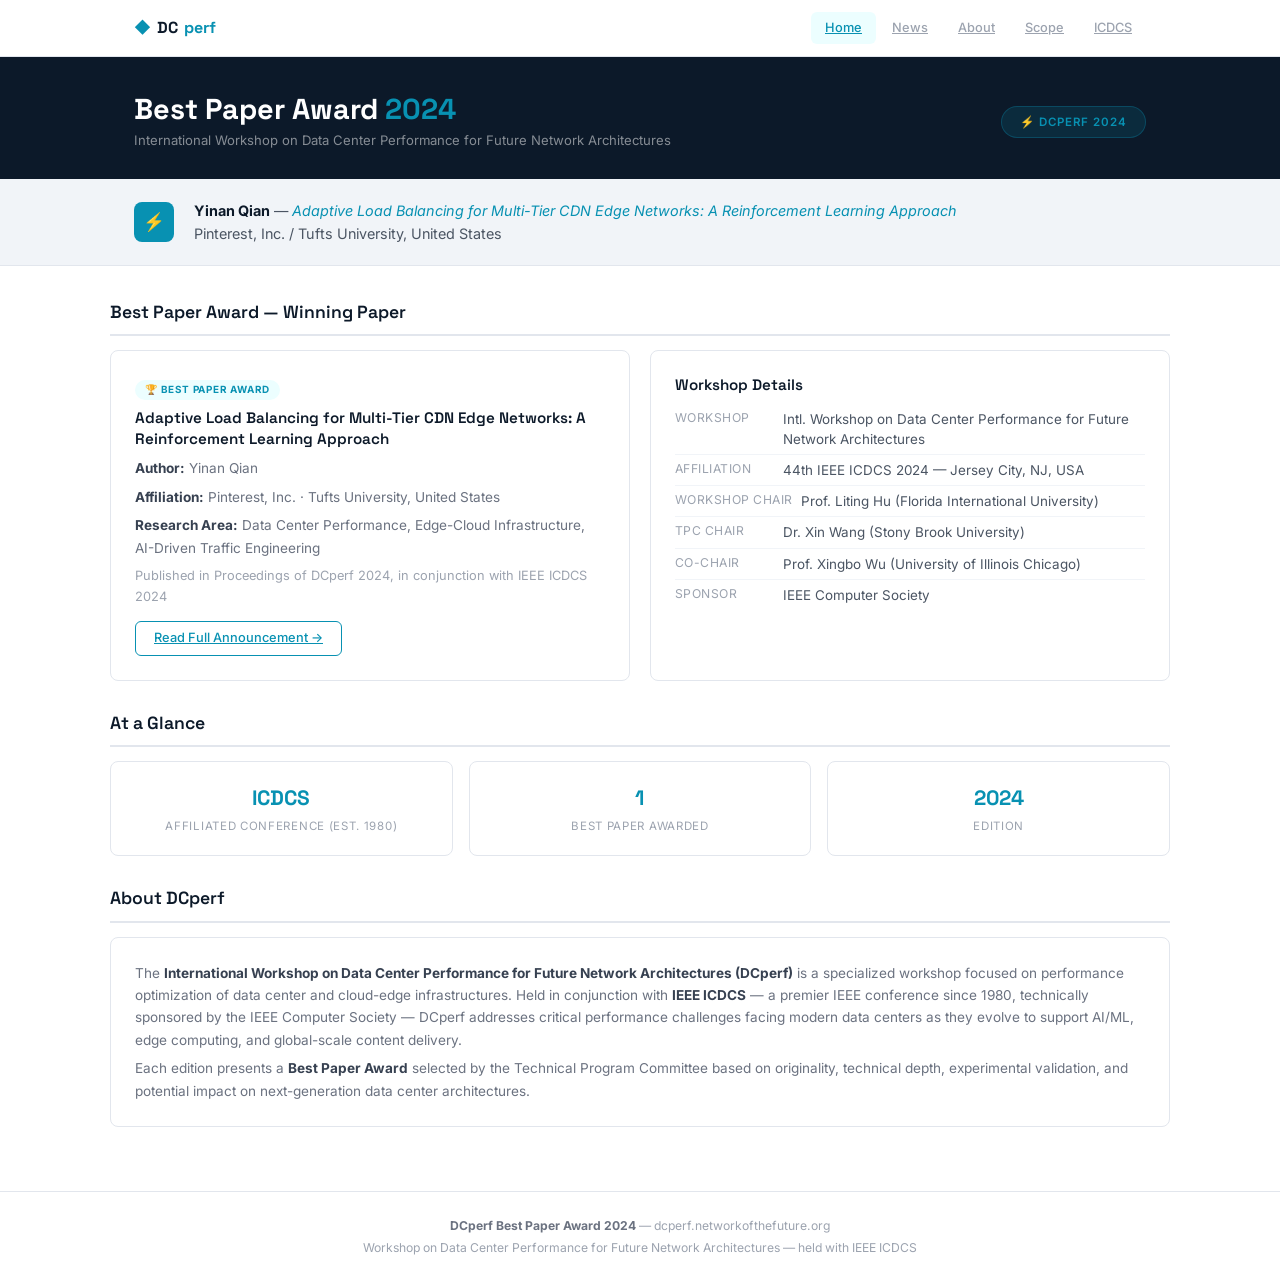
==== commit 3975619e: "Redesign: structured dark header + clean card layout" ====
--- a/index.html
+++ b/index.html
@@ -4,7 +4,7 @@
   <meta charset="UTF-8">
   <meta name="viewport" content="width=device-width, initial-scale=1.0">
   <title>DCperf 2024 Best Paper Award</title>
-  <meta name="description" content="DCperf 2024 Best Paper Award — Workshop on Data Center Performance for Future Network Architectures, held with IEEE ICDCS 2024.">
+  <meta name="description" content="DCperf 2024 Best Paper Award — Workshop on Data Center Performance for Future Network Architectures.">
   <link rel="stylesheet" href="/css/style.css">
   <link rel="icon" href="data:image/svg+xml,<svg xmlns=%22http://www.w3.org/2000/svg%22 viewBox=%220 0 100 100%22><text y=%22.9em%22 font-size=%2290%22>⚡</text></svg>">
 </head>
@@ -12,7 +12,7 @@
 
 <header class="site-hdr">
   <div class="container hdr-inner">
-    <div class="logo"><span class="dot"></span>DC<span class="accent">perf</span></div>
+    <div class="logo"><span style="color:var(--cyan);">◆</span> DC<span style="color:var(--cyan);">perf</span></div>
     <button class="menu-btn" onclick="document.querySelector('.nav').classList.toggle('open')">☰</button>
     <nav class="nav">
       <a href="/" class="active">Home</a>
@@ -24,63 +24,80 @@
   </div>
 </header>
 
-<section class="hero">
-  <div class="hero-badge">⚡ DCperf 2024</div>
-  <h1>Best Paper Award<br><span class="hl">2024</span></h1>
-  <p>Recognizing outstanding contributions to data center performance optimization, cloud-edge infrastructure, and intelligent network architectures for next-generation distributed systems.</p>
-</section>
+<!-- DARK HERO BAR -->
+<div class="hero-bar">
+  <div class="container">
+    <div>
+      <h1>Best Paper Award <span class="hl">2024</span></h1>
+      <div class="sub">International Workshop on Data Center Performance for Future Network Architectures</div>
+    </div>
+    <div class="badge">⚡ DCperf 2024</div>
+  </div>
+</div>
 
-<div class="container">
-  <div class="award-card">
-    <div class="award-icon">⚡</div>
-    <div>
-      <h2>Best Paper Award — Yinan Qian</h2>
-      <p><em style="color:var(--cyan);">Adaptive Load Balancing for Multi-Tier CDN Edge Networks: A Reinforcement Learning Approach</em><br>
-      Pinterest, Inc. / Tufts University, United States — Awarded for pioneering work on reinforcement-learning-driven traffic optimization in multi-tier edge-cloud CDN infrastructures.</p>
+<!-- WINNER STRIP -->
+<div class="winner-strip">
+  <div class="container">
+    <div class="icon">⚡</div>
+    <div class="text">
+      <strong>Yinan Qian</strong> — <em>Adaptive Load Balancing for Multi-Tier CDN Edge Networks: A Reinforcement Learning Approach</em><br>
+      Pinterest, Inc. / Tufts University, United States
     </div>
   </div>
 </div>
 
 <div class="container page-main">
-  <h2 class="section-title">
-    <span class="sub">DCperf 2024</span>
-    Winning Paper
-  </h2>
+
+  <h2 class="section-title">Best Paper Award — Winning Paper</h2>
 
   <div class="grid-2">
-    <div class="card card-accent">
+    <div class="card">
       <span class="tag">🏆 Best Paper Award</span>
       <h3>Adaptive Load Balancing for Multi‑Tier CDN Edge Networks: A Reinforcement Learning Approach</h3>
       <p><strong>Author:</strong> Yinan Qian</p>
       <p><strong>Affiliation:</strong> Pinterest, Inc. · Tufts University, United States</p>
-      <p style="color:var(--slate-400);font-size:0.82rem;">Published in Proceedings of DCperf 2024, in conjunction with IEEE ICDCS 2024</p>
-      <a href="/news/yinan-qian-award.html" class="btn">Read the Announcement →</a>
+      <p><strong>Research Area:</strong> Data Center Performance, Edge-Cloud Infrastructure, AI-Driven Traffic Engineering</p>
+      <p style="color:var(--slate-400);font-size:0.8rem;margin-top:6px;">Published in Proceedings of DCperf 2024, in conjunction with IEEE ICDCS 2024</p>
+      <a href="/news/yinan-qian-award.html" class="btn">Read Full Announcement →</a>
     </div>
 
     <div class="card">
       <h3>Workshop Details</h3>
-      <ul class="info-list">
-        <li><strong>Workshop</strong> International Workshop on Data Center Performance for Future Network Architectures</li>
-        <li><strong>Affiliation</strong> 44th IEEE ICDCS 2024 — Jersey City, NJ, USA</li>
-        <li><strong>Workshop Chair</strong> Prof. Liting Hu (Florida International University)</li>
-        <li><strong>TPC Chair</strong> Dr. Xin Wang (Stony Brook University)</li>
-        <li><strong>Co-Chair</strong> Prof. Xingbo Wu (University of Illinois Chicago)</li>
-        <li><strong>Sponsor</strong> IEEE Computer Society</li>
+      <ul>
+        <li><span class="lbl">Workshop</span>Intl. Workshop on Data Center Performance for Future Network Architectures</li>
+        <li><span class="lbl">Affiliation</span>44th IEEE ICDCS 2024 — Jersey City, NJ, USA</li>
+        <li><span class="lbl">Workshop Chair</span>Prof. Liting Hu (Florida International University)</li>
+        <li><span class="lbl">TPC Chair</span>Dr. Xin Wang (Stony Brook University)</li>
+        <li><span class="lbl">Co-Chair</span>Prof. Xingbo Wu (University of Illinois Chicago)</li>
+        <li><span class="lbl">Sponsor</span>IEEE Computer Society</li>
       </ul>
     </div>
   </div>
-</div>
 
-<div class="container page-main" style="padding-top:0;">
-  <h2 class="section-title">
-    <span class="sub">The Workshop</span>
-    About DCperf
-  </h2>
+  <h2 class="section-title">At a Glance</h2>
 
-  <div class="card">
-    <p>The <strong>International Workshop on Data Center Performance for Future Network Architectures (DCperf)</strong> focuses on performance optimization of data center and cloud-edge infrastructures. Held with <strong>IEEE ICDCS</strong> — a premier conference since 1980, technically sponsored by the IEEE Computer Society — DCperf addresses critical challenges facing modern data centers as they evolve to support AI/ML, edge computing, and global-scale content delivery.</p>
-    <p>Each edition presents a <strong>Best Paper Award</strong> selected by the Technical Program Committee based on originality, technical depth, experimental validation, and potential impact on next-generation architectures.</p>
+  <div class="grid-3">
+    <div class="feat-card">
+      <div class="num">ICDCS</div>
+      <div class="lbl">Affiliated Conference (est. 1980)</div>
+    </div>
+    <div class="feat-card">
+      <div class="num">1</div>
+      <div class="lbl">Best Paper Awarded</div>
+    </div>
+    <div class="feat-card">
+      <div class="num">2024</div>
+      <div class="lbl">Edition</div>
+    </div>
   </div>
+
+  <h2 class="section-title">About DCperf</h2>
+
+  <div class="card-full">
+    <p>The <strong>International Workshop on Data Center Performance for Future Network Architectures (DCperf)</strong> is a specialized workshop focused on performance optimization of data center and cloud-edge infrastructures. Held in conjunction with <strong>IEEE ICDCS</strong> — a premier IEEE conference since 1980, technically sponsored by the IEEE Computer Society — DCperf addresses critical performance challenges facing modern data centers as they evolve to support AI/ML, edge computing, and global-scale content delivery.</p>
+    <p>Each edition presents a <strong>Best Paper Award</strong> selected by the Technical Program Committee based on originality, technical depth, experimental validation, and potential impact on next-generation data center architectures.</p>
+  </div>
+
 </div>
 
 <footer class="site-ftr">
--- a/css/style.css
+++ b/css/style.css
@@ -1,455 +1,293 @@
 /* ============================================
-   DCperf 2024 — Clean, airy, futuristic minimalism
-   White space + subtle glow accents
+   DCperf 2024 — Clean, structured, professional
+   Compact layout with clear visual hierarchy
    ============================================ */
 
 @import url('https://fonts.googleapis.com/css2?family=Inter:wght@300;400;500;600;700;800&family=Space+Grotesk:wght@400;500;600;700&display=swap');
 
 :root {
-  --bg:            #f8fafc;
-  --bg-card:       #ffffff;
-  --bg-alt:        #f1f5f9;
-  --navy:          #0c1929;
-  --navy-light:    #1a2d4a;
-  --cyan:          #0891b2;
-  --cyan-light:    #ecfeff;
-  --cyan-mid:      #06b6d4;
-  --blue:          #2563eb;
-  --slate-50:      #f8fafc;
-  --slate-100:     #f1f5f9;
-  --slate-200:     #e2e8f0;
-  --slate-300:     #cbd5e1;
-  --slate-400:     #94a3b8;
-  --slate-500:     #64748b;
-  --slate-600:     #475569;
-  --slate-700:     #334155;
-  --slate-800:     #1e293b;
-  --slate-900:     #0f172a;
-  --text-body:     #334155;
-  --text-muted:    #64748b;
-  --text-dim:      #94a3b8;
-  --border:        #e2e8f0;
-  --shadow-sm:     0 1px 3px rgba(12,25,41,0.04);
-  --shadow-md:     0 4px 12px rgba(12,25,41,0.05), 0 1px 2px rgba(12,25,41,0.03);
-  --shadow-lg:     0 8px 24px rgba(12,25,41,0.06);
-  --font-display:  'Space Grotesk', 'Inter', sans-serif;
-  --font-sans:     'Inter', -apple-system, BlinkMacSystemFont, sans-serif;
+  --bg:         #ffffff;
+  --bg-alt:     #f5f7fa;
+  --navy:       #0c1929;
+  --slate-100:  #f1f4f8;
+  --slate-200:  #e2e6ed;
+  --slate-300:  #c9cfd9;
+  --slate-400:  #9ca3af;
+  --slate-500:  #6b7280;
+  --slate-600:  #4b5563;
+  --slate-700:  #374151;
+  --cyan:       #0891b2;
+  --cyan-light: #ecfeff;
+  --cyan-dark:  #0e7490;
+  --border:     #e2e6ed;
+  --shadow-sm:  0 1px 2px rgba(12,25,41,0.04);
+  --shadow-md:  0 2px 8px rgba(12,25,41,0.06);
+  --font-display: 'Space Grotesk', 'Inter', sans-serif;
+  --font-sans:    'Inter', -apple-system, BlinkMacSystemFont, sans-serif;
 }
 
 *, *::before, *::after { box-sizing: border-box; margin: 0; padding: 0; }
 html { font-size: 16px; -webkit-font-smoothing: antialiased; }
 body {
   font-family: var(--font-sans);
-  color: var(--text-body);
-  background: var(--bg);
-  line-height: 1.7;
-}
-a { color: var(--cyan); transition: color 0.2s; }
-a:hover { color: var(--blue); }
+  color: var(--slate-700);
+  background: var(--bg);
+  line-height: 1.6;
+}
+a { color: var(--cyan); transition: color 0.15s; }
+a:hover { color: var(--cyan-dark); }
 ::selection { background: var(--cyan-light); color: var(--navy); }
 
-.container { max-width: 1100px; margin: 0 auto; padding: 0 24px; }
-
-/* ============================================
-   HEADER — minimal white bar
+.container { max-width: 1060px; margin: 0 auto; padding: 0 24px; }
+
+/* ============================================
+   HEADER — thin, clean
    ============================================ */
 .site-hdr {
-  background: rgba(255,255,255,0.92);
+  background: var(--bg);
   border-bottom: 1px solid var(--border);
-  backdrop-filter: blur(12px);
-  position: sticky;
-  top: 0;
-  z-index: 100;
+  position: sticky; top: 0; z-index: 100;
 }
 .hdr-inner {
+  display: flex; align-items: center; justify-content: space-between;
+  height: 56px;
+}
+.logo {
+  font-family: var(--font-display); font-weight: 700; font-size: 1rem;
+  color: var(--navy); display: flex; align-items: center; gap: 6px;
+}
+.logo .accent { color: var(--cyan); }
+
+.nav { display: flex; gap: 2px; }
+.nav a {
+  color: var(--slate-400); padding: 6px 14px; border-radius: 6px;
+  font-size: 0.8rem; font-weight: 500; transition: all 0.15s;
+}
+.nav a:hover { color: var(--slate-600); background: var(--slate-100); }
+.nav a.active { color: var(--cyan); background: var(--cyan-light); }
+
+.menu-btn { display: none; background: none; border: 1px solid var(--border); color: var(--slate-400); padding: 6px 12px; border-radius: 6px; cursor: pointer; }
+
+/* ============================================
+   HERO BAR — compact like a page header
+   ============================================ */
+.hero-bar {
+  background: var(--navy);
+  padding: 36px 0 28px;
+}
+.hero-bar .container {
   display: flex;
   align-items: center;
   justify-content: space-between;
-  height: 64px;
-}
-.logo {
-  font-family: var(--font-display);
-  font-weight: 700;
-  font-size: 1.1rem;
-  color: var(--navy);
-  letter-spacing: -0.02em;
+  gap: 24px;
+}
+.hero-bar h1 {
+  font-family: var(--font-display); font-weight: 700;
+  font-size: 1.8rem; color: white; line-height: 1.15;
+}
+.hero-bar h1 .hl { color: var(--cyan); }
+.hero-bar .sub {
+  font-size: 0.82rem; color: rgba(255,255,255,0.5);
+  margin-top: 4px;
+}
+.hero-bar .badge {
+  flex-shrink: 0;
+  background: rgba(8,145,178,0.15);
+  border: 1px solid rgba(8,145,178,0.3);
+  padding: 6px 18px; border-radius: 100px;
+  font-size: 0.72rem; font-weight: 600;
+  letter-spacing: 0.08em; text-transform: uppercase; color: var(--cyan);
+}
+
+/* ============================================
+   WINNER STRIP
+   ============================================ */
+.winner-strip {
+  background: var(--slate-100);
+  border-bottom: 1px solid var(--border);
+  padding: 20px 0;
+}
+.winner-strip .container {
   display: flex;
   align-items: center;
-  gap: 8px;
-}
-.logo .accent { color: var(--cyan); }
-.logo .dot {
-  width: 8px; height: 8px;
-  background: var(--cyan);
-  border-radius: 50%;
-  display: inline-block;
-}
-
-.nav { display: flex; align-items: center; gap: 2px; }
-.nav a {
-  color: var(--slate-500);
-  padding: 6px 16px;
-  border-radius: 6px;
-  font-size: 0.82rem;
-  font-weight: 500;
-  transition: all 0.2s;
-}
-.nav a:hover { color: var(--slate-800); background: var(--slate-100); }
-.nav a.active { color: var(--cyan); background: var(--cyan-light); }
-
-.menu-btn {
-  display: none;
-  background: none;
-  border: 1px solid var(--border);
-  color: var(--slate-500);
-  padding: 6px 12px;
-  border-radius: 6px;
-  cursor: pointer;
-}
-
-/* ============================================
-   HERO — clean, spacious
-   ============================================ */
-.hero {
-  padding: 80px 0 60px;
-  text-align: center;
-  background: linear-gradient(180deg, var(--cyan-light) 0%, var(--bg) 100%);
-}
-.hero-badge {
-  display: inline-flex;
-  align-items: center;
-  gap: 6px;
-  background: var(--bg-card);
-  border: 1px solid var(--border);
-  padding: 4px 16px;
-  border-radius: 100px;
-  font-size: 0.7rem;
-  font-weight: 600;
-  letter-spacing: 0.08em;
-  text-transform: uppercase;
-  color: var(--cyan);
-  margin-bottom: 20px;
-  box-shadow: var(--shadow-sm);
-}
-.hero h1 {
-  font-family: var(--font-display);
-  font-size: 2.8rem;
-  font-weight: 700;
-  line-height: 1.1;
-  letter-spacing: -0.02em;
-  color: var(--navy);
-  margin-bottom: 12px;
-}
-.hero h1 .hl { color: var(--cyan); }
-.hero p {
-  font-size: 1.05rem;
-  color: var(--slate-500);
-  max-width: 600px;
-  margin: 0 auto;
-  line-height: 1.7;
-}
-
-/* ============================================
-   AWARD CARD — clean accent card
-   ============================================ */
-.award-card {
-  background: var(--bg-card);
-  border: 1px solid var(--border);
-  border-radius: 12px;
-  box-shadow: var(--shadow-md);
-  margin-top: -30px;
-  position: relative;
-  z-index: 2;
-  padding: 28px 32px;
-  display: grid;
-  grid-template-columns: auto 1fr;
   gap: 20px;
-  align-items: start;
-}
-.award-icon {
-  width: 48px; height: 48px;
-  background: linear-gradient(135deg, var(--cyan), var(--blue));
-  border-radius: 12px;
-  display: flex;
-  align-items: center;
-  justify-content: center;
-  font-size: 1.3rem;
-  color: white;
-  flex-shrink: 0;
-}
-.award-card h2 {
-  font-family: var(--font-display);
-  font-size: 1rem;
-  font-weight: 600;
-  color: var(--navy);
-  margin-bottom: 3px;
-}
-.award-card p {
-  font-size: 0.88rem;
-  color: var(--slate-500);
-  line-height: 1.7;
-}
+}
+.winner-strip .icon {
+  width: 40px; height: 40px;
+  background: var(--cyan); border-radius: 8px;
+  display: flex; align-items: center; justify-content: center;
+  font-size: 1.1rem; color: white; flex-shrink: 0;
+}
+.winner-strip .text {
+  font-size: 0.9rem; color: var(--slate-600); line-height: 1.6;
+}
+.winner-strip .text strong { color: var(--navy); }
+.winner-strip .text em { color: var(--cyan); }
 
 /* ============================================
    MAIN LAYOUT
    ============================================ */
-.page-main {
-  padding: 48px 0;
-}
-.page-main.grid-2 {
+.page-main { padding: 32px 0; }
+
+.section-title {
+  font-family: var(--font-display); font-weight: 600;
+  font-size: 1.1rem; color: var(--navy);
+  margin-bottom: 14px; padding-bottom: 8px;
+  border-bottom: 2px solid var(--border);
+}
+
+/* ============================================
+   TWO COLUMN
+   ============================================ */
+.grid-2 {
   display: grid;
   grid-template-columns: 1fr 1fr;
-  gap: 24px;
-}
-
-.section-title {
-  font-family: var(--font-display);
-  font-size: 1.4rem;
-  font-weight: 700;
-  color: var(--navy);
-  margin-bottom: 16px;
-  line-height: 1.2;
-}
-.section-title .sub {
-  display: block;
-  font-family: var(--font-sans);
-  font-size: 0.72rem;
-  font-weight: 600;
-  color: var(--cyan);
-  text-transform: uppercase;
-  letter-spacing: 0.1em;
-  margin-bottom: 4px;
-}
-
-/* ============================================
-   CARDS
-   ============================================ */
+  gap: 20px;
+  margin-bottom: 28px;
+}
+
 .card {
-  background: var(--bg-card);
+  background: var(--bg);
   border: 1px solid var(--border);
-  border-radius: 12px;
-  box-shadow: var(--shadow-sm);
-  padding: 28px 32px;
-}
-.card-accent {
-  border-left: 3px solid var(--cyan);
+  border-radius: 8px;
+  padding: 24px;
 }
 .card h3 {
-  font-family: var(--font-display);
-  font-size: 1.05rem;
-  font-weight: 600;
-  color: var(--navy);
-  margin-bottom: 10px;
-  line-height: 1.35;
+  font-family: var(--font-display); font-weight: 600;
+  font-size: 0.95rem; color: var(--navy);
+  margin-bottom: 8px; line-height: 1.35;
 }
 .card p {
-  font-size: 0.88rem;
-  color: var(--slate-500);
-  line-height: 1.7;
-  margin-bottom: 8px;
+  font-size: 0.85rem; color: var(--slate-500);
+  line-height: 1.65; margin-bottom: 6px;
 }
 .card p:last-child { margin-bottom: 0; }
-.card p strong { color: var(--navy); }
-.card ul { margin: 0 0 8px 18px; font-size: 0.88rem; color: var(--slate-500); }
-.card li { margin-bottom: 4px; line-height: 1.6; }
+.card p strong { color: var(--slate-700); }
+.card ul { margin: 0; list-style: none; }
+.card li {
+  padding: 5px 0; border-bottom: 1px solid var(--slate-100);
+  font-size: 0.84rem; color: var(--slate-600); line-height: 1.5;
+  display: flex; gap: 8px;
+}
+.card li:last-child { border-bottom: none; }
+.card li .lbl { color: var(--slate-400); flex-shrink: 0; min-width: 100px; font-size: 0.76rem; text-transform: uppercase; letter-spacing: 0.04em; }
 
 .card .tag {
   display: inline-block;
-  background: var(--cyan-light);
-  color: var(--cyan);
-  padding: 2px 10px;
-  border-radius: 100px;
-  font-size: 0.65rem;
-  font-weight: 700;
-  text-transform: uppercase;
-  letter-spacing: 0.08em;
-  margin-bottom: 10px;
+  background: var(--cyan-light); color: var(--cyan);
+  padding: 2px 10px; border-radius: 100px;
+  font-size: 0.62rem; font-weight: 700; text-transform: uppercase;
+  letter-spacing: 0.08em; margin-bottom: 8px;
 }
 .card .btn {
-  display: inline-block;
-  margin-top: 10px;
-  border: 1px solid var(--cyan);
-  color: var(--cyan);
-  padding: 7px 20px;
-  border-radius: 6px;
-  font-size: 0.82rem;
-  font-weight: 500;
-  transition: all 0.2s;
+  display: inline-block; margin-top: 8px;
+  border: 1px solid var(--cyan); color: var(--cyan);
+  padding: 6px 18px; border-radius: 6px;
+  font-size: 0.8rem; font-weight: 500; transition: all 0.15s;
 }
 .card .btn:hover { background: var(--cyan); color: white; }
 
-.info-list { list-style: none; }
-.info-list li {
-  padding: 6px 0;
-  border-bottom: 1px solid var(--slate-100);
-  font-size: 0.85rem;
-  color: var(--slate-600);
-  display: flex;
-  gap: 8px;
-}
-.info-list li:last-child { border-bottom: none; }
-.info-list li strong {
-  color: var(--navy);
-  flex-shrink: 0;
-  min-width: 120px;
-}
-
-/* ============================================
-   SIDEBAR
-   ============================================ */
-.sidebar { display: flex; flex-direction: column; gap: 16px; }
-.side-card {
-  background: var(--bg-card);
+/* Full-width card */
+.card-full {
   border: 1px solid var(--border);
-  border-radius: 10px;
-  overflow: hidden;
-}
-.side-hdr {
-  padding: 12px 18px 8px;
-  border-bottom: 1px solid var(--border);
-  display: flex;
-  align-items: center;
-  gap: 8px;
-}
-.side-hdr .icon { font-size: 0.9rem; }
-.side-hdr h4 {
-  font-family: var(--font-sans);
-  font-size: 0.68rem;
-  font-weight: 700;
-  text-transform: uppercase;
-  letter-spacing: 0.1em;
-  color: var(--slate-400);
-}
-.side-body { padding: 10px 18px 14px; }
-.side-body p { font-size: 0.82rem; color: var(--slate-500); margin-bottom: 4px; }
-.side-body p:last-child { margin-bottom: 0; }
-
-/* ============================================
-   PAGE HEADER
-   ============================================ */
-.page-hdr {
-  padding: 40px 0 24px;
-}
-.page-hdr h1 {
-  font-family: var(--font-display);
-  font-weight: 700;
-  font-size: 2rem;
-  color: var(--navy);
-  line-height: 1.15;
-}
-.page-hdr .lead {
-  font-size: 0.95rem;
-  color: var(--slate-500);
-  max-width: 640px;
-  margin-top: 6px;
-  line-height: 1.7;
-}
+  border-radius: 8px;
+  padding: 24px;
+  background: var(--bg);
+  margin-bottom: 0;
+}
+.card-full h3 {
+  font-family: var(--font-display); font-weight: 600;
+  font-size: 0.95rem; color: var(--navy); margin-bottom: 8px;
+}
+.card-full p {
+  font-size: 0.85rem; color: var(--slate-500);
+  line-height: 1.65; margin-bottom: 6px;
+}
+.card-full p:last-child { margin-bottom: 0; }
+.card-full p strong { color: var(--slate-700); }
+
+/* ============================================
+   FULL WIDTH (scope, about, icdcs page layout)
+   ============================================ */
+.page-section { padding: 32px 0; }
+.page-section h1 {
+  font-family: var(--font-display); font-weight: 700;
+  font-size: 1.6rem; color: var(--navy); margin-bottom: 6px;
+}
+.page-section .lead {
+  font-size: 0.92rem; color: var(--slate-500);
+  max-width: 680px; line-height: 1.7; margin-bottom: 24px;
+}
+.page-section h2 {
+  font-family: var(--font-display); font-weight: 600;
+  font-size: 1.05rem; color: var(--navy);
+  margin: 24px 0 8px;
+}
+.page-section p {
+  font-size: 0.88rem; color: var(--slate-600);
+  line-height: 1.75; margin-bottom: 10px;
+}
+.page-section ul, .page-section ol {
+  margin: 0 0 10px 18px; font-size: 0.88rem; color: var(--slate-600);
+}
+.page-section li { margin-bottom: 4px; line-height: 1.65; }
+
 .breadcrumb {
-  font-size: 0.78rem;
-  color: var(--slate-400);
-  margin-bottom: 10px;
-  display: flex;
-  gap: 6px;
-  align-items: center;
+  font-size: 0.78rem; color: var(--slate-400);
+  margin-bottom: 10px; display: flex; gap: 6px;
 }
 .breadcrumb a { color: var(--slate-400); }
 .breadcrumb a:hover { color: var(--cyan); }
 
 /* ============================================
-   CONTENT
-   ============================================ */
-.content-wrap {
+   3-COLUMN FEATURE ROW
+   ============================================ */
+.grid-3 {
   display: grid;
-  grid-template-columns: 1fr 280px;
-  gap: 32px;
-}
-.content-body h2 {
-  font-family: var(--font-display);
-  font-weight: 600;
-  font-size: 1.2rem;
-  color: var(--navy);
-  margin: 28px 0 10px;
-}
-.content-body p {
-  font-size: 0.9rem;
-  color: var(--slate-600);
-  line-height: 1.8;
-  margin-bottom: 12px;
-}
-.content-body ul, .content-body ol {
-  margin: 0 0 12px 18px;
-  font-size: 0.9rem;
-  color: var(--slate-600);
-}
-.content-body li { margin-bottom: 4px; line-height: 1.7; }
-.content-body .hl-box {
-  background: var(--cyan-light);
-  border-left: 3px solid var(--cyan);
-  padding: 14px 18px;
-  border-radius: 0 8px 8px 0;
-  margin-bottom: 16px;
-  font-size: 0.88rem;
-}
-
-.article-hdr { margin-bottom: 20px; }
-.article-hdr .date {
-  color: var(--cyan);
-  font-size: 0.8rem;
-  font-weight: 500;
-  margin-bottom: 6px;
-}
-.article-hdr h1 {
-  font-family: var(--font-display);
-  font-weight: 700;
-  font-size: 1.5rem;
-  color: var(--navy);
-  line-height: 1.2;
-}
-
-.detail-grid { margin-bottom: 16px; }
-.detail-grid .row {
-  display: flex;
-  padding: 6px 0;
-  border-bottom: 1px solid var(--slate-100);
-  font-size: 0.85rem;
-}
-.detail-grid .lbl {
-  flex: 0 0 110px;
-  font-weight: 600;
-  font-size: 0.72rem;
-  color: var(--slate-400);
-  text-transform: uppercase;
+  grid-template-columns: 1fr 1fr 1fr;
+  gap: 16px;
+  margin-bottom: 28px;
+}
+.feat-card {
+  background: var(--bg);
+  border: 1px solid var(--border);
+  border-radius: 8px;
+  padding: 20px;
+  text-align: center;
+}
+.feat-card .num {
+  font-family: var(--font-display); font-weight: 700;
+  font-size: 1.3rem; color: var(--cyan); margin-bottom: 2px;
+}
+.feat-card .lbl {
+  font-size: 0.72rem; color: var(--slate-400); text-transform: uppercase;
   letter-spacing: 0.06em;
 }
-.detail-grid .val { flex: 1; color: var(--slate-600); }
-
-/* ============================================
-   FOOTER — clean minimal
+
+/* ============================================
+   FOOTER
    ============================================ */
 .site-ftr {
   border-top: 1px solid var(--border);
-  padding: 32px 0;
+  padding: 24px 0;
   text-align: center;
-  margin-top: 48px;
-}
-.site-ftr p { font-size: 0.78rem; color: var(--slate-400); margin-bottom: 2px; }
+  margin-top: 32px;
+}
+.site-ftr p { font-size: 0.76rem; color: var(--slate-400); margin-bottom: 2px; }
 .site-ftr strong { color: var(--slate-500); }
 
 /* ============================================
    RESPONSIVE
    ============================================ */
 @media (max-width: 800px) {
-  .content-wrap { grid-template-columns: 1fr; }
-  .page-main.grid-2 { grid-template-columns: 1fr; }
-  .award-card { grid-template-columns: 1fr; text-align: center; }
-  .award-icon { margin: 0 auto; }
+  .grid-2, .grid-3 { grid-template-columns: 1fr; }
+  .hero-bar .container { flex-direction: column; align-items: flex-start; }
+  .winner-strip .container { flex-direction: column; align-items: flex-start; }
 }
 @media (max-width: 700px) {
   .menu-btn { display: block; }
-  .nav { display: none; position: absolute; top: 64px; left: 0; right: 0;
+  .nav { display: none; position: absolute; top: 56px; left: 0; right: 0;
     background: white; flex-direction: column; padding: 12px;
-    border-bottom: 1px solid var(--border); gap: 2px; }
+    border-bottom: 1px solid var(--border); }
   .nav.open { display: flex; }
-  .hero h1 { font-size: 2rem; }
-  .hero { padding: 48px 0 40px; }
-}
+}
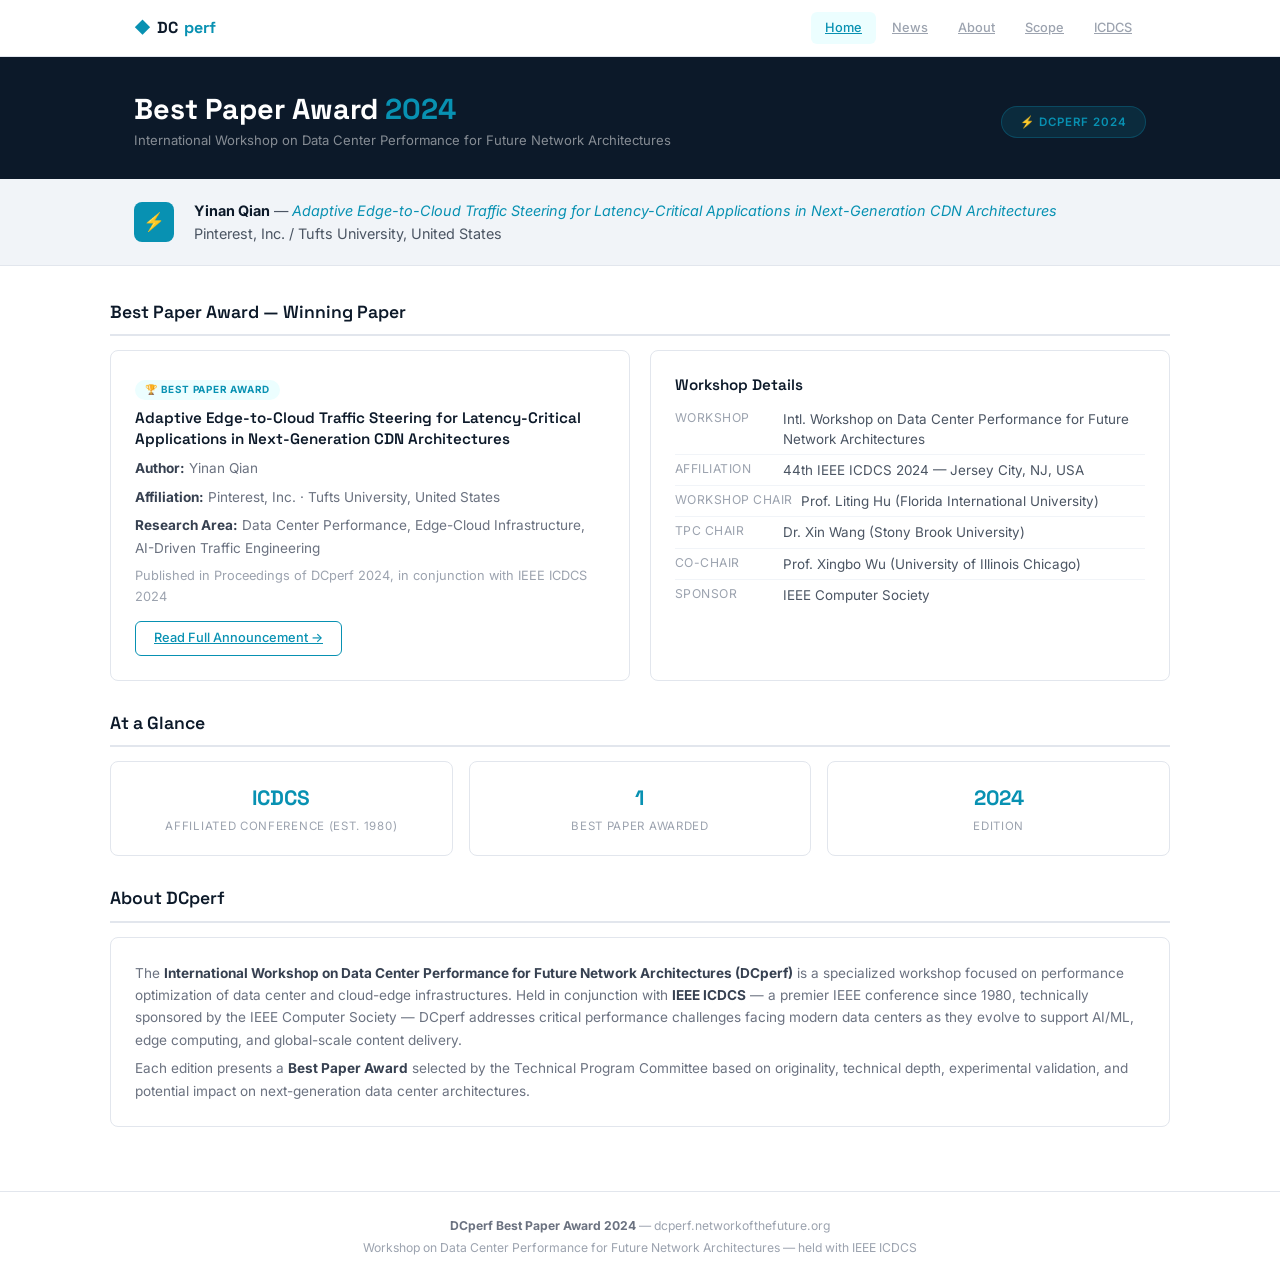
==== commit 68a32a0a: "Update DCperf 2024: change winning paper to 'Adaptive Edge-to-Cloud Traffic Steering'" ====
--- a/index.html
+++ b/index.html
@@ -24,7 +24,6 @@
   </div>
 </header>
 
-<!-- DARK HERO BAR -->
 <div class="hero-bar">
   <div class="container">
     <div>
@@ -35,12 +34,11 @@
   </div>
 </div>
 
-<!-- WINNER STRIP -->
 <div class="winner-strip">
   <div class="container">
     <div class="icon">⚡</div>
     <div class="text">
-      <strong>Yinan Qian</strong> — <em>Adaptive Load Balancing for Multi-Tier CDN Edge Networks: A Reinforcement Learning Approach</em><br>
+      <strong>Yinan Qian</strong> — <em>Adaptive Edge-to-Cloud Traffic Steering for Latency-Critical Applications in Next-Generation CDN Architectures</em><br>
       Pinterest, Inc. / Tufts University, United States
     </div>
   </div>
@@ -53,7 +51,7 @@
   <div class="grid-2">
     <div class="card">
       <span class="tag">🏆 Best Paper Award</span>
-      <h3>Adaptive Load Balancing for Multi‑Tier CDN Edge Networks: A Reinforcement Learning Approach</h3>
+      <h3>Adaptive Edge-to‑Cloud Traffic Steering for Latency‑Critical Applications in Next‑Generation CDN Architectures</h3>
       <p><strong>Author:</strong> Yinan Qian</p>
       <p><strong>Affiliation:</strong> Pinterest, Inc. · Tufts University, United States</p>
       <p><strong>Research Area:</strong> Data Center Performance, Edge-Cloud Infrastructure, AI-Driven Traffic Engineering</p>
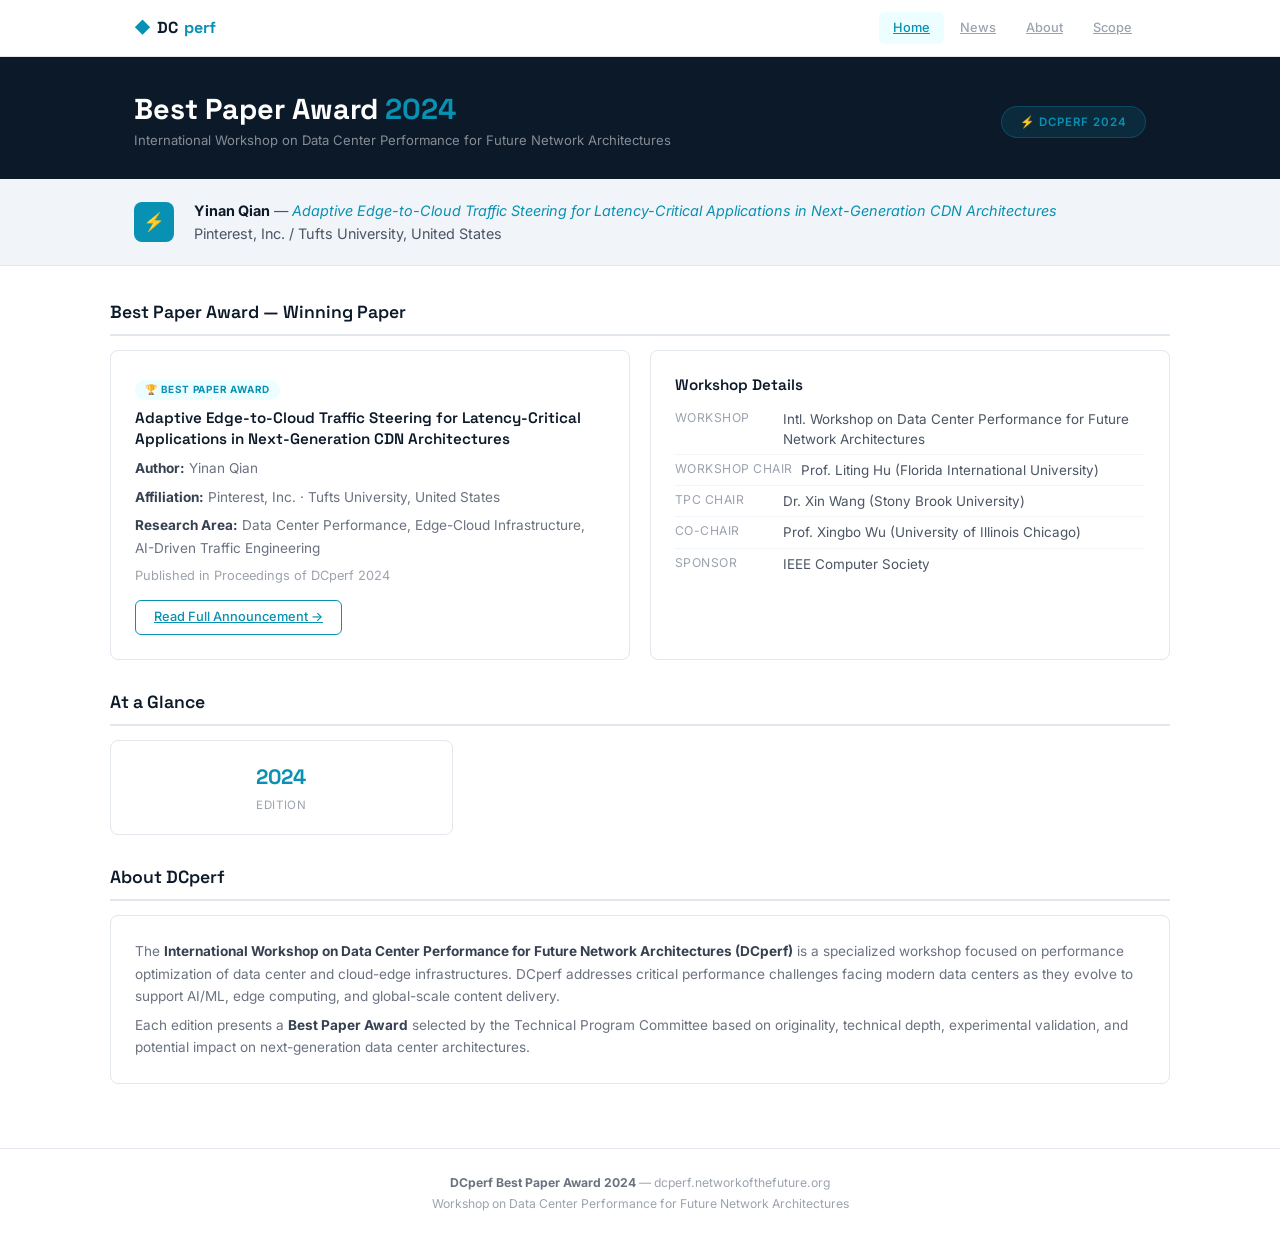
==== commit a48eb289: "Remove all ICDCS affiliation references; delete icdcs.html" ====
--- a/index.html
+++ b/index.html
@@ -19,7 +19,7 @@
       <a href="/news/">News</a>
       <a href="/about.html">About</a>
       <a href="/scope.html">Scope</a>
-      <a href="/icdcs.html">ICDCS</a>
+    
     </nav>
   </div>
 </header>
@@ -55,7 +55,7 @@
       <p><strong>Author:</strong> Yinan Qian</p>
       <p><strong>Affiliation:</strong> Pinterest, Inc. · Tufts University, United States</p>
       <p><strong>Research Area:</strong> Data Center Performance, Edge-Cloud Infrastructure, AI-Driven Traffic Engineering</p>
-      <p style="color:var(--slate-400);font-size:0.8rem;margin-top:6px;">Published in Proceedings of DCperf 2024, in conjunction with IEEE ICDCS 2024</p>
+      <p style="color:var(--slate-400);font-size:0.8rem;margin-top:6px;">Published in Proceedings of DCperf 2024</p>
       <a href="/news/yinan-qian-award.html" class="btn">Read Full Announcement →</a>
     </div>
 
@@ -63,7 +63,6 @@
       <h3>Workshop Details</h3>
       <ul>
         <li><span class="lbl">Workshop</span>Intl. Workshop on Data Center Performance for Future Network Architectures</li>
-        <li><span class="lbl">Affiliation</span>44th IEEE ICDCS 2024 — Jersey City, NJ, USA</li>
         <li><span class="lbl">Workshop Chair</span>Prof. Liting Hu (Florida International University)</li>
         <li><span class="lbl">TPC Chair</span>Dr. Xin Wang (Stony Brook University)</li>
         <li><span class="lbl">Co-Chair</span>Prof. Xingbo Wu (University of Illinois Chicago)</li>
@@ -76,14 +75,6 @@
 
   <div class="grid-3">
     <div class="feat-card">
-      <div class="num">ICDCS</div>
-      <div class="lbl">Affiliated Conference (est. 1980)</div>
-    </div>
-    <div class="feat-card">
-      <div class="num">1</div>
-      <div class="lbl">Best Paper Awarded</div>
-    </div>
-    <div class="feat-card">
       <div class="num">2024</div>
       <div class="lbl">Edition</div>
     </div>
@@ -92,7 +83,7 @@
   <h2 class="section-title">About DCperf</h2>
 
   <div class="card-full">
-    <p>The <strong>International Workshop on Data Center Performance for Future Network Architectures (DCperf)</strong> is a specialized workshop focused on performance optimization of data center and cloud-edge infrastructures. Held in conjunction with <strong>IEEE ICDCS</strong> — a premier IEEE conference since 1980, technically sponsored by the IEEE Computer Society — DCperf addresses critical performance challenges facing modern data centers as they evolve to support AI/ML, edge computing, and global-scale content delivery.</p>
+    <p>The <strong>International Workshop on Data Center Performance for Future Network Architectures (DCperf)</strong> is a specialized workshop focused on performance optimization of data center and cloud-edge infrastructures. DCperf addresses critical performance challenges facing modern data centers as they evolve to support AI/ML, edge computing, and global-scale content delivery.</p>
     <p>Each edition presents a <strong>Best Paper Award</strong> selected by the Technical Program Committee based on originality, technical depth, experimental validation, and potential impact on next-generation data center architectures.</p>
   </div>
 
@@ -101,7 +92,7 @@
 <footer class="site-ftr">
   <div class="container">
     <p><strong>DCperf Best Paper Award 2024</strong> — dcperf.networkofthefuture.org</p>
-    <p>Workshop on Data Center Performance for Future Network Architectures — held with IEEE ICDCS</p>
+    <p>Workshop on Data Center Performance for Future Network Architectures</p>
   </div>
 </footer>
 
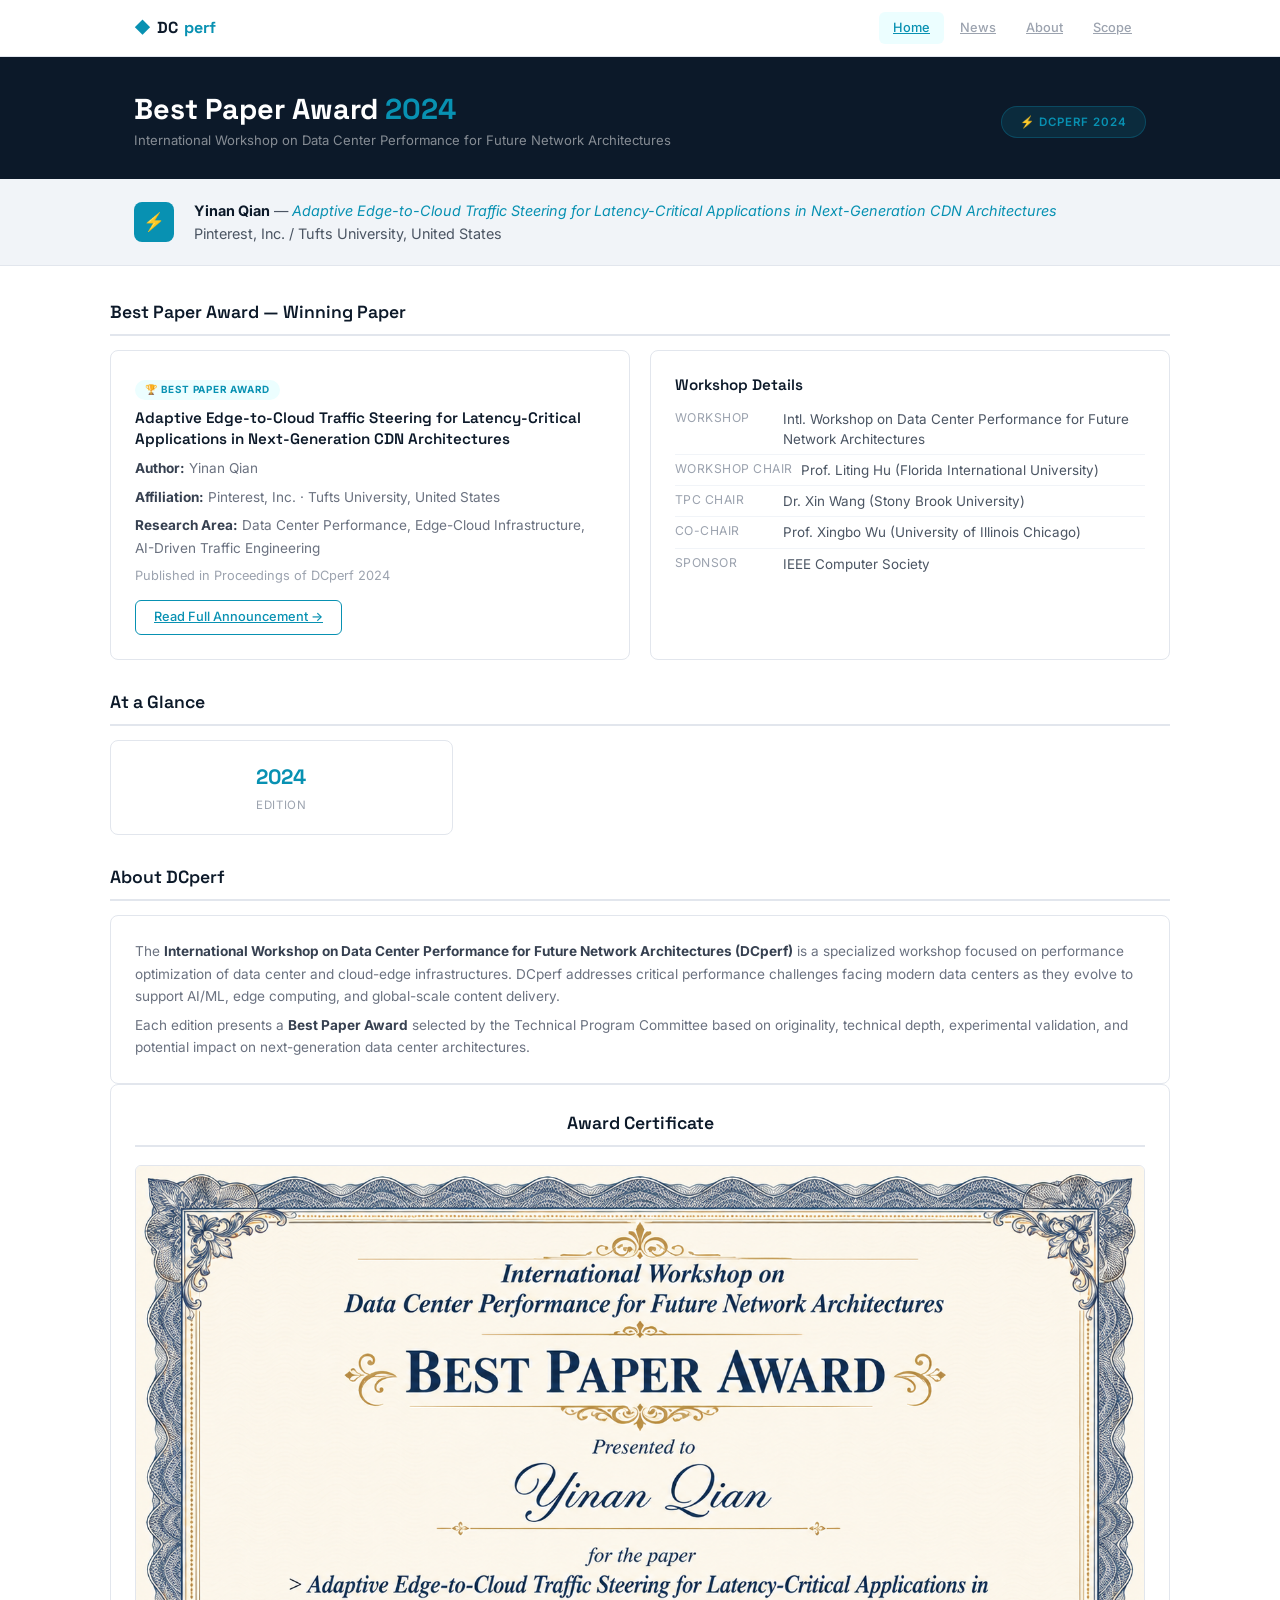
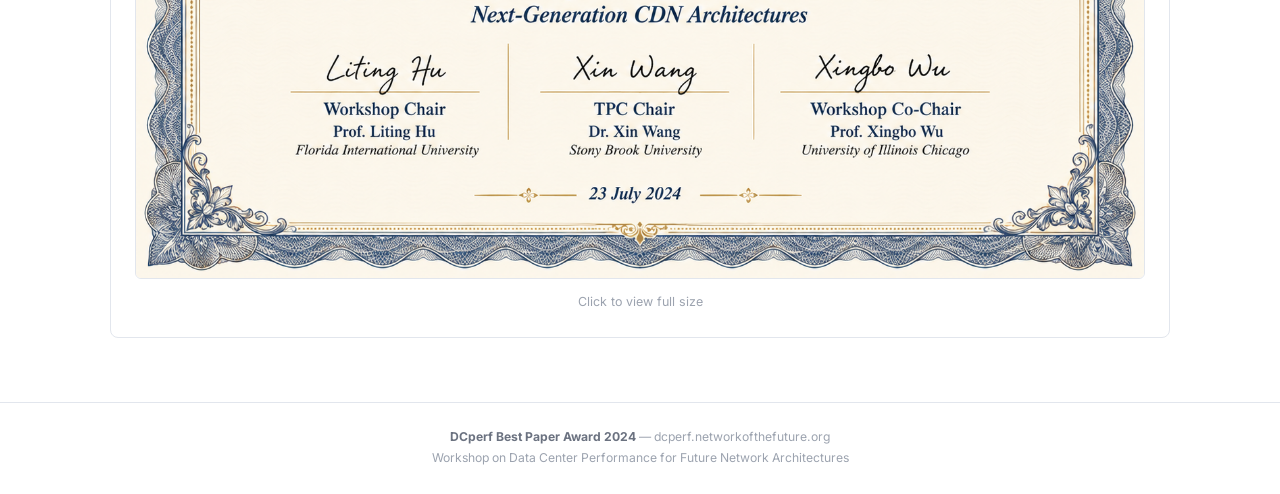
==== commit 8e5845fa: "Add certificate image to homepage" ====
--- a/index.html
+++ b/index.html
@@ -87,6 +87,15 @@
     <p>Each edition presents a <strong>Best Paper Award</strong> selected by the Technical Program Committee based on originality, technical depth, experimental validation, and potential impact on next-generation data center architectures.</p>
   </div>
 
+  <!-- Certificate -->
+  <div class="card-full" style="text-align:center;">
+    <h2 class="section-title">Award Certificate</h2>
+    <a href="/images/certificate.png" target="_blank">
+      <img src="/images/certificate.png" alt="DCperf 2024 Best Paper Award Certificate" style="max-width:100%;height:auto;border:1px solid var(--border);border-radius:6px;margin-top:4px;">
+    </a>
+    <p style="font-size:0.78rem;color:var(--slate-400);margin-top:6px;">Click to view full size</p>
+  </div>
+
 </div>
 
 <footer class="site-ftr">
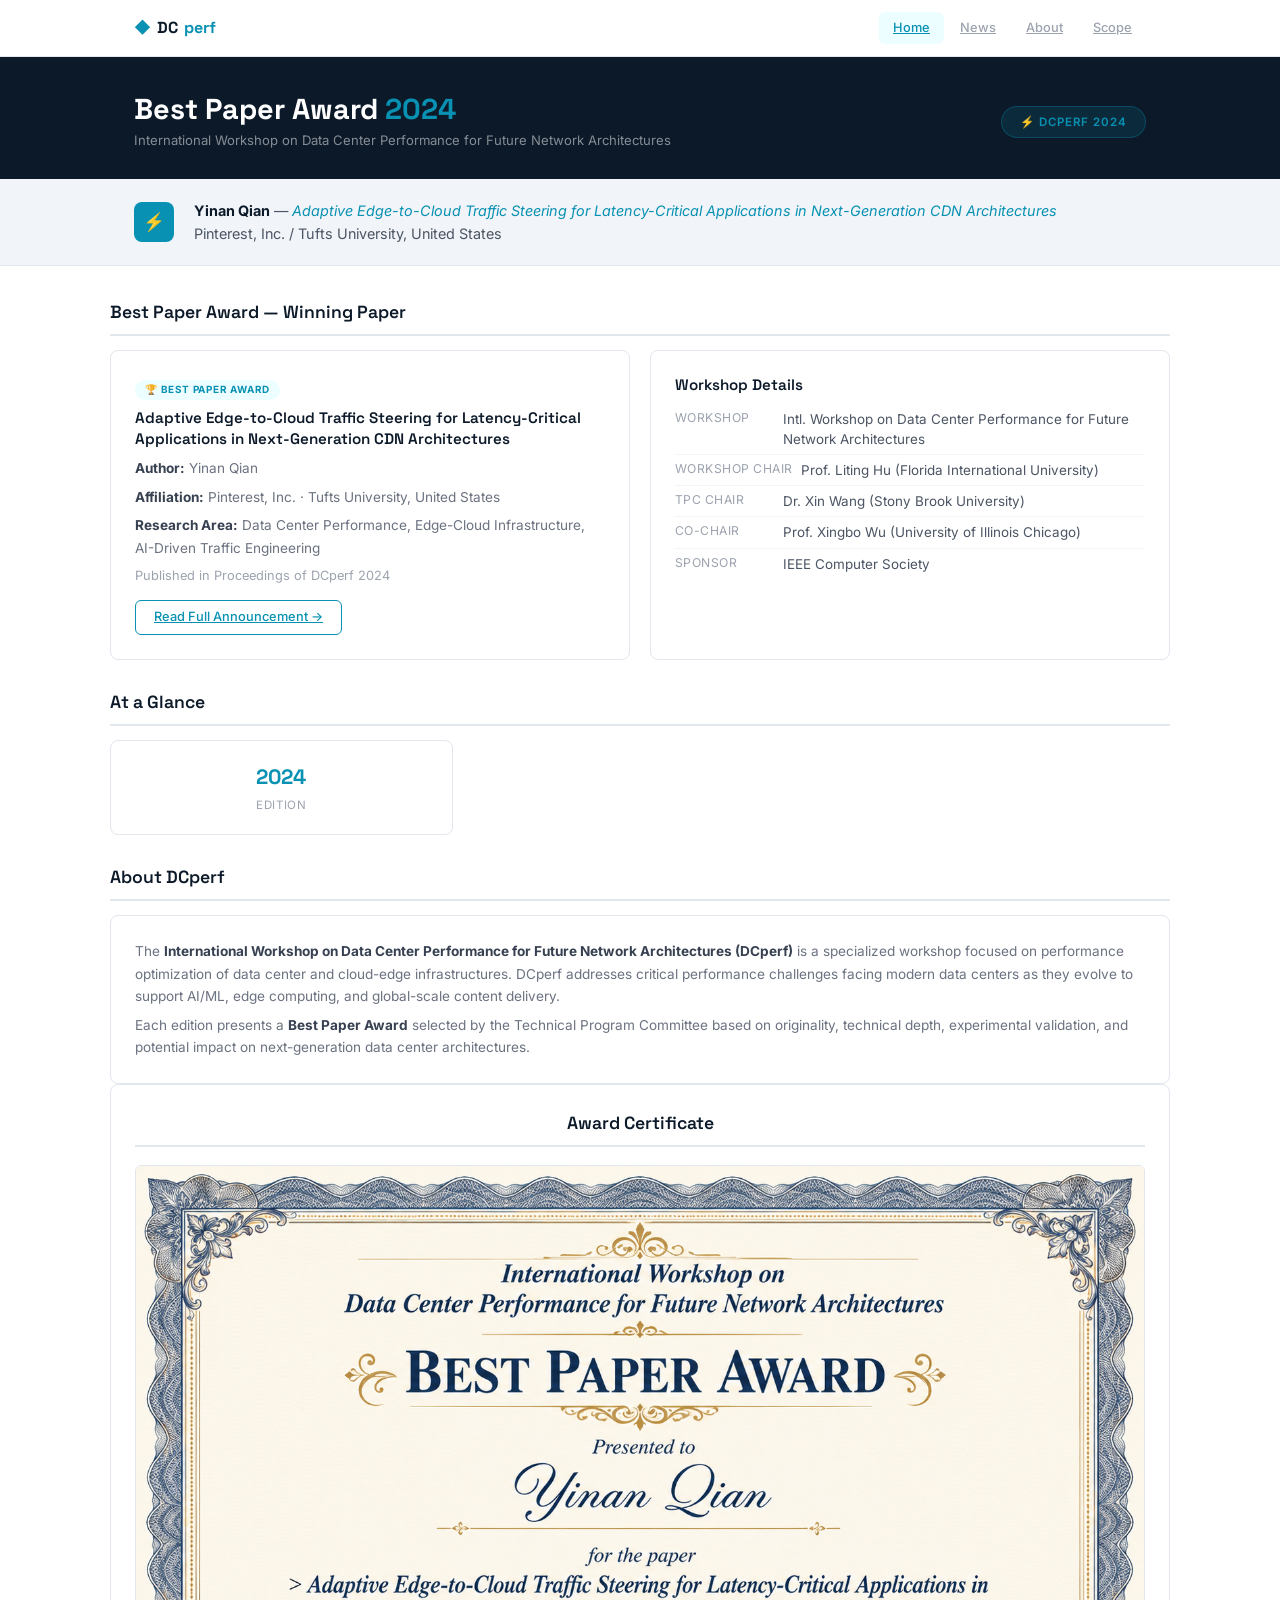
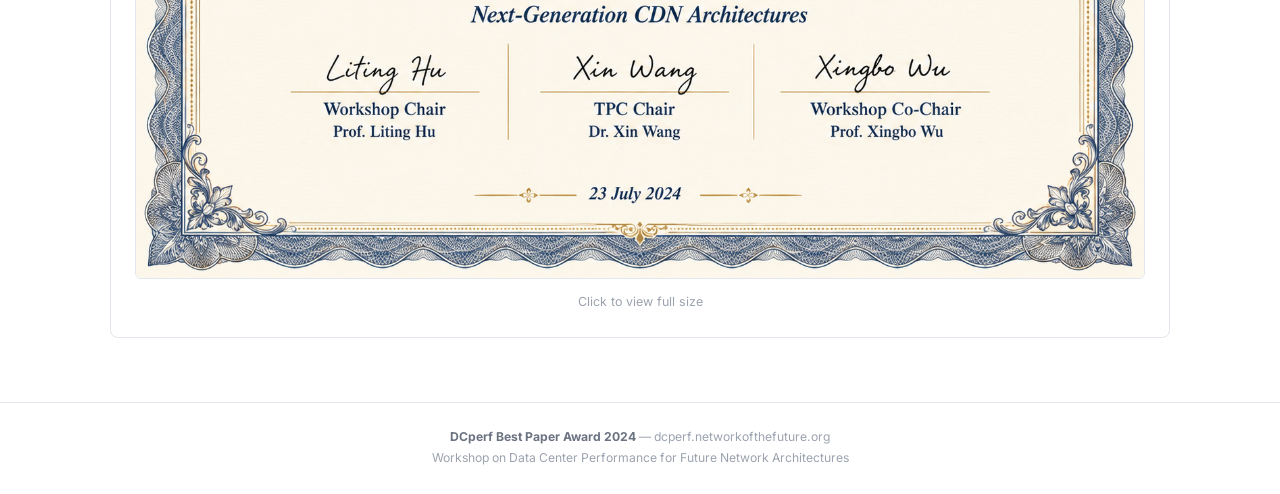
==== commit 095ad097: "Update DCperf certificate image to new version" ====
--- a/index.html
+++ b/index.html
@@ -90,8 +90,8 @@
   <!-- Certificate -->
   <div class="card-full" style="text-align:center;">
     <h2 class="section-title">Award Certificate</h2>
-    <a href="/images/certificate.png" target="_blank">
-      <img src="/images/certificate.png" alt="DCperf 2024 Best Paper Award Certificate" style="max-width:100%;height:auto;border:1px solid var(--border);border-radius:6px;margin-top:4px;">
+    <a href="/images/certificate.jpg" target="_blank">
+      <img src="/images/certificate.jpg" alt="DCperf 2024 Best Paper Award Certificate" style="max-width:100%;height:auto;border:1px solid var(--border);border-radius:6px;margin-top:4px;">
     </a>
     <p style="font-size:0.78rem;color:var(--slate-400);margin-top:6px;">Click to view full size</p>
   </div>
